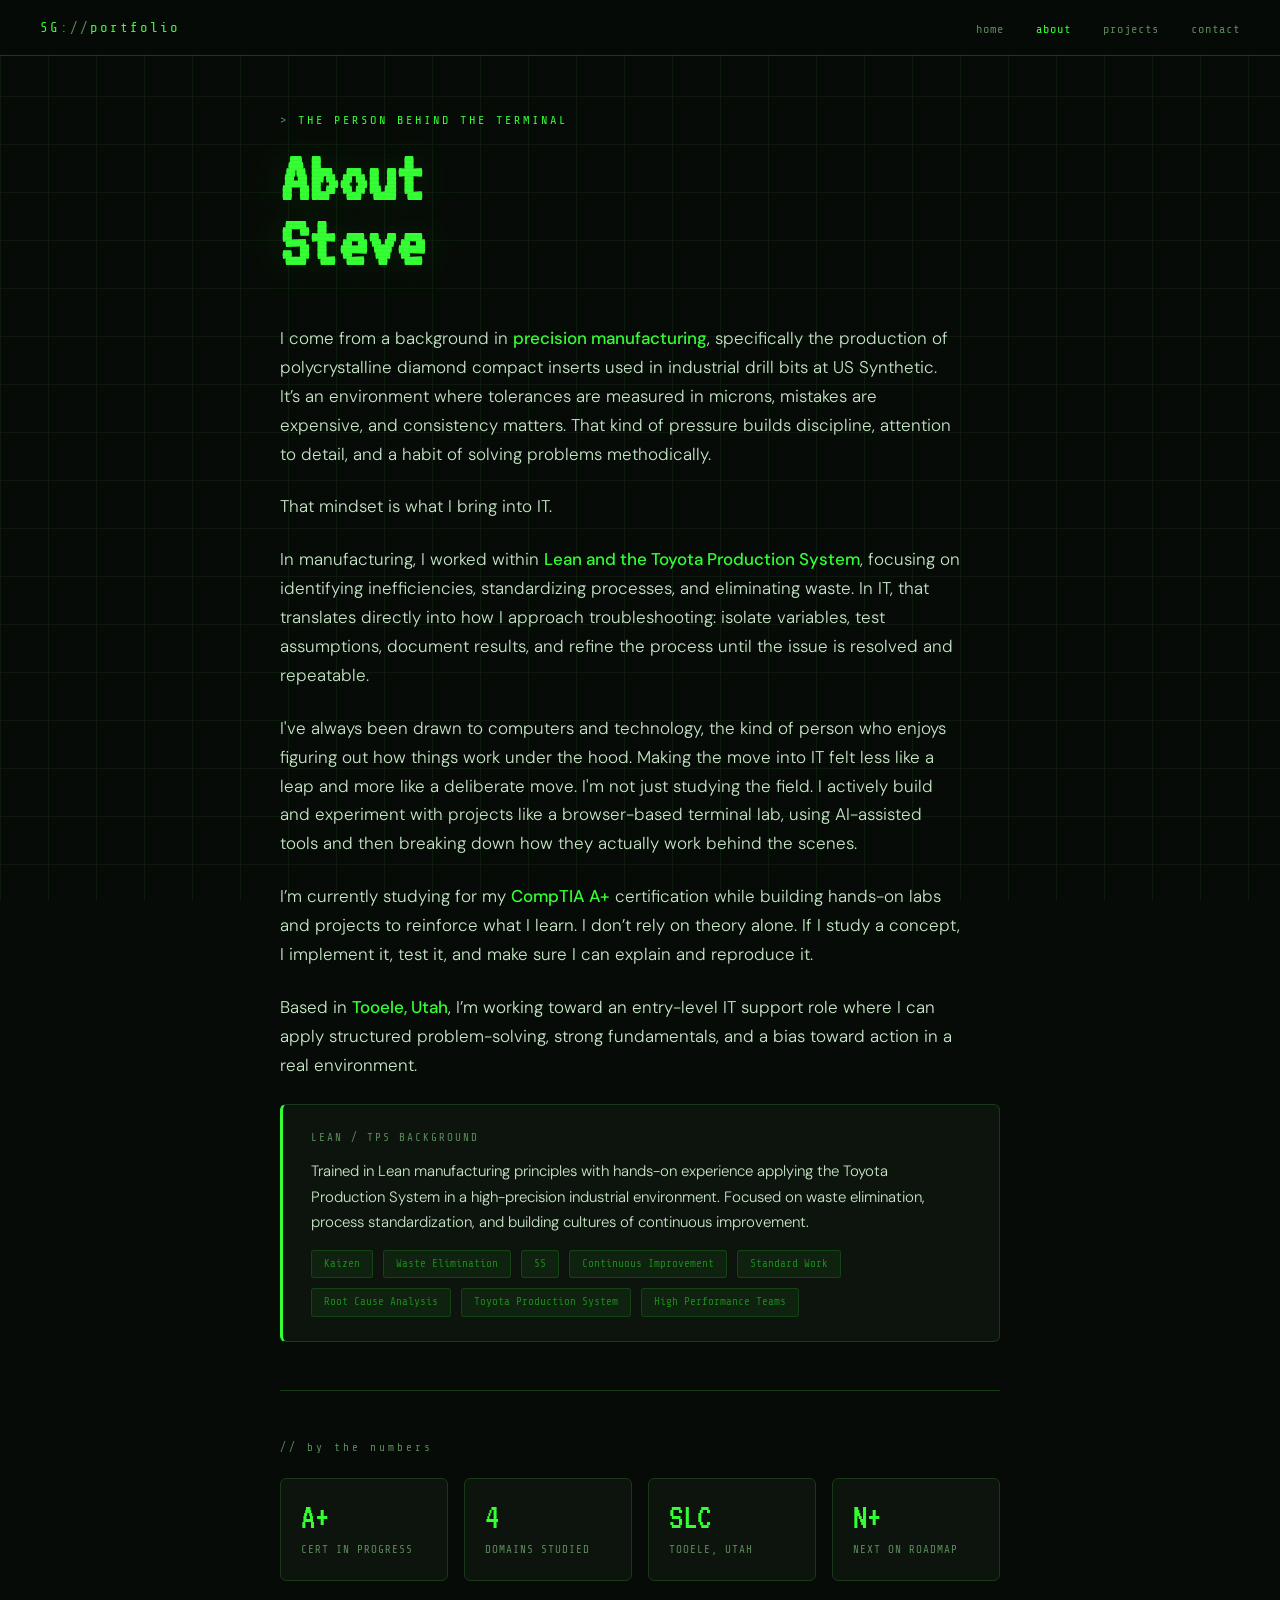
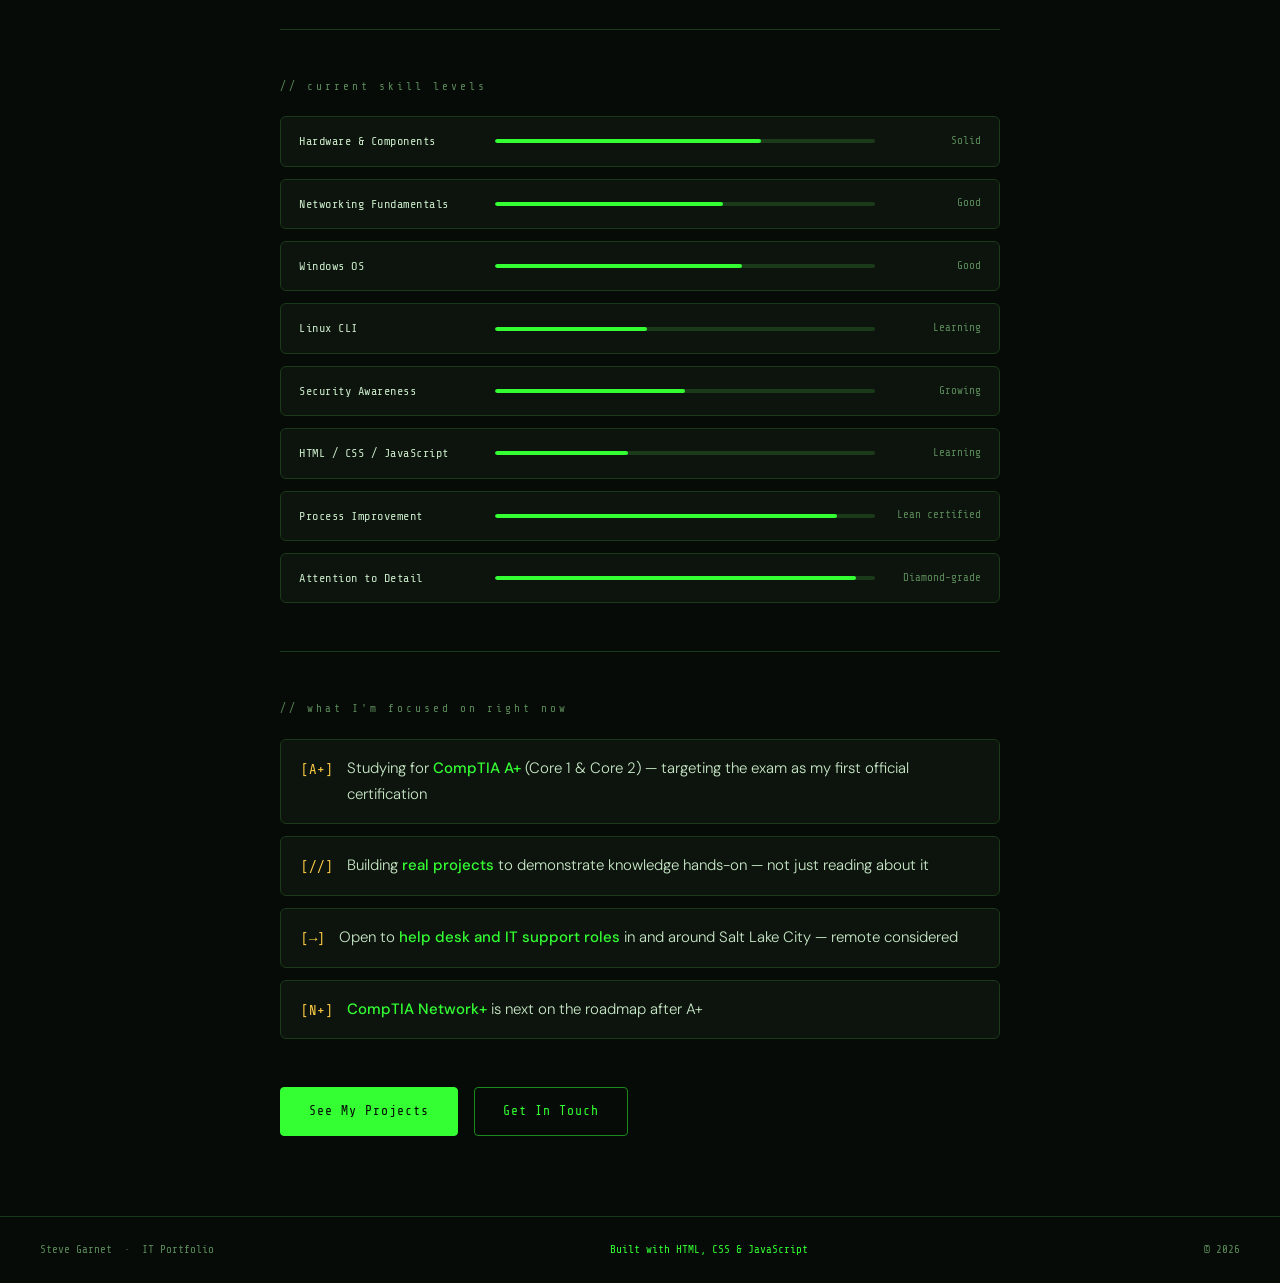
==== about.html @ 344ceea2 "Revise personal story in about.html Updated the narrative to improve clarity and flow." ====
<!DOCTYPE html>
<html lang="en">
<head>
  <meta charset="UTF-8">
  <meta name="viewport" content="width=device-width, initial-scale=1.0">
  <title>About — Steve Garnet</title>
  <link rel="preconnect" href="https://fonts.googleapis.com">
  <link href="https://fonts.googleapis.com/css2?family=Share+Tech+Mono&family=VT323&family=DM+Sans:wght@300;400;500&display=swap" rel="stylesheet">
  <style>
    :root {
      --green:      #33ff33;
      --green-dim:  #1a8a1a;
      --bg:         #070b07;
      --bg2:        #0d140d;
      --bg3:        #111a11;
      --text:       #c8e8c8;
      --text-dim:   #5a8a5a;
      --border:     #1a3a1a;
      --amber:      #ffcc44;
    }

    *, *::before, *::after { box-sizing: border-box; margin: 0; padding: 0; }
    html { scroll-behavior: smooth; }

    body {
      background: var(--bg);
      color: var(--text);
      font-family: 'DM Sans', sans-serif;
      font-weight: 300;
      line-height: 1.7;
      overflow-x: hidden;
    }

    body::before {
      content: '';
      position: fixed;
      inset: 0;
      background: repeating-linear-gradient(
        0deg, transparent, transparent 3px,
        rgba(0,0,0,0.04) 3px, rgba(0,0,0,0.04) 4px
      );
      pointer-events: none;
      z-index: 1000;
    }

    body::after {
      content: '';
      position: fixed;
      inset: 0;
      background-image:
        linear-gradient(var(--border) 1px, transparent 1px),
        linear-gradient(90deg, var(--border) 1px, transparent 1px);
      background-size: 48px 48px;
      opacity: 0.35;
      pointer-events: none;
      z-index: 0;
    }

    nav {
      position: fixed;
      top: 0; left: 0; right: 0;
      z-index: 100;
      background: rgba(7,11,7,0.92);
      backdrop-filter: blur(8px);
      border-bottom: 1px solid var(--border);
      padding: 0 40px;
      height: 56px;
      display: flex;
      align-items: center;
      justify-content: space-between;
    }

    .nav-brand {
      font-family: 'Share Tech Mono', monospace;
      font-size: 14px;
      color: var(--green);
      letter-spacing: 2px;
      text-decoration: none;
    }
    .nav-brand span { color: var(--text-dim); }

    .nav-links { display: flex; gap: 32px; list-style: none; }
    .nav-links a {
      font-family: 'Share Tech Mono', monospace;
      font-size: 12px;
      color: var(--text-dim);
      text-decoration: none;
      letter-spacing: 1px;
      transition: color 0.2s;
    }
    .nav-links a:hover { color: var(--green); }
    .nav-links a.active { color: var(--green); }

    .page {
      position: relative;
      z-index: 1;
      max-width: 800px;
      margin: 0 auto;
      padding: 110px 40px 80px;
    }

    .page-eyebrow {
      font-family: 'Share Tech Mono', monospace;
      font-size: 12px;
      color: var(--green);
      letter-spacing: 3px;
      margin-bottom: 16px;
      opacity: 0;
      animation: fadeUp 0.6s ease forwards 0.2s;
    }
    .page-eyebrow::before { content: '> '; color: var(--text-dim); }

    .page-title {
      font-family: 'VT323', monospace;
      font-size: 72px;
      color: var(--green);
      line-height: 0.9;
      margin-bottom: 48px;
      opacity: 0;
      animation: fadeUp 0.6s ease forwards 0.4s;
      text-shadow: 0 0 40px rgba(51,255,51,0.15);
    }

    .story {
      opacity: 0;
      animation: fadeUp 0.6s ease forwards 0.6s;
    }

    .story p {
      font-size: 17px;
      color: var(--text);
      margin-bottom: 24px;
      font-weight: 300;
      max-width: 680px;
    }

    .story p strong { color: var(--green); font-weight: 500; }
    .story p em { color: var(--amber); font-style: normal; }

    .divider {
      border: none;
      border-top: 1px solid var(--border);
      margin: 48px 0;
    }

    /* LEAN PRINCIPLES BLOCK */
    .lean-block {
      background: var(--bg2);
      border: 1px solid var(--border);
      border-left: 3px solid var(--green);
      border-radius: 6px;
      padding: 24px 28px;
      margin-bottom: 24px;
    }

    .lean-block-label {
      font-family: 'Share Tech Mono', monospace;
      font-size: 11px;
      color: var(--text-dim);
      letter-spacing: 2px;
      margin-bottom: 12px;
    }

    .lean-tags {
      display: flex;
      flex-wrap: wrap;
      gap: 10px;
      margin-top: 14px;
    }

    .lean-tag {
      font-family: 'Share Tech Mono', monospace;
      font-size: 11px;
      padding: 4px 12px;
      background: rgba(51,255,51,0.06);
      color: var(--green-dim);
      border: 1px solid rgba(51,255,51,0.15);
      border-radius: 3px;
    }

    .stats {
      display: grid;
      grid-template-columns: repeat(auto-fit, minmax(160px, 1fr));
      gap: 16px;
      margin-bottom: 48px;
    }

    .stat-card {
      background: var(--bg2);
      border: 1px solid var(--border);
      border-radius: 6px;
      padding: 20px;
    }

    .stat-value {
      font-family: 'VT323', monospace;
      font-size: 36px;
      color: var(--green);
      line-height: 1;
      margin-bottom: 6px;
    }

    .stat-label {
      font-family: 'Share Tech Mono', monospace;
      font-size: 11px;
      color: var(--text-dim);
      letter-spacing: 1px;
    }

    .section-label {
      font-family: 'Share Tech Mono', monospace;
      font-size: 11px;
      color: var(--text-dim);
      letter-spacing: 3px;
      margin-bottom: 20px;
    }
    .section-label::before { content: '// '; }

    .skill-rows { display: flex; flex-direction: column; gap: 12px; margin-bottom: 48px; }

    .skill-row {
      display: flex;
      align-items: center;
      gap: 16px;
      background: var(--bg2);
      border: 1px solid var(--border);
      border-radius: 6px;
      padding: 14px 18px;
    }

    .skill-row-name {
      font-family: 'Share Tech Mono', monospace;
      font-size: 12px;
      color: var(--text);
      min-width: 180px;
      letter-spacing: 0.5px;
    }

    .skill-row-bar {
      flex: 1;
      height: 4px;
      background: var(--border);
      border-radius: 2px;
      overflow: hidden;
    }

    .skill-row-fill {
      height: 100%;
      border-radius: 2px;
      background: var(--green);
      width: 0;
      transition: width 1.2s ease;
    }

    .skill-row-label {
      font-family: 'Share Tech Mono', monospace;
      font-size: 11px;
      color: var(--text-dim);
      min-width: 90px;
      text-align: right;
    }

    .current-list { display: flex; flex-direction: column; gap: 12px; }

    .current-item {
      display: flex;
      align-items: flex-start;
      gap: 14px;
      background: var(--bg2);
      border: 1px solid var(--border);
      border-radius: 6px;
      padding: 16px 20px;
    }

    .current-icon {
      font-family: 'Share Tech Mono', monospace;
      font-size: 14px;
      color: var(--amber);
      flex-shrink: 0;
      margin-top: 2px;
    }

    .current-text { font-size: 15px; color: var(--text); }
    .current-text strong { color: var(--green); font-weight: 500; }

    .cta-row {
      display: flex;
      gap: 16px;
      flex-wrap: wrap;
      margin-top: 48px;
    }

    .btn {
      font-family: 'Share Tech Mono', monospace;
      font-size: 13px;
      letter-spacing: 1px;
      padding: 12px 28px;
      border-radius: 4px;
      text-decoration: none;
      transition: all 0.2s;
    }

    .btn-primary {
      background: var(--green);
      color: #050b05;
      border: 1px solid var(--green);
      font-weight: 500;
    }
    .btn-primary:hover { background: transparent; color: var(--green); }

    .btn-secondary {
      background: transparent;
      color: var(--green);
      border: 1px solid var(--green-dim);
    }
    .btn-secondary:hover { border-color: var(--green); background: rgba(51,255,51,0.05); }

    footer {
      position: relative;
      z-index: 1;
      border-top: 1px solid var(--border);
      padding: 24px 40px;
      display: flex;
      justify-content: space-between;
      align-items: center;
      font-family: 'Share Tech Mono', monospace;
      font-size: 11px;
      color: var(--text-dim);
    }

    @keyframes fadeUp {
      from { opacity: 0; transform: translateY(20px); }
      to   { opacity: 1; transform: translateY(0); }
    }

    .reveal {
      opacity: 0;
      transform: translateY(24px);
      transition: opacity 0.6s ease, transform 0.6s ease;
    }
    .reveal.visible { opacity: 1; transform: translateY(0); }

    @media (max-width: 600px) {
      nav { padding: 0 20px; }
      .nav-links { gap: 20px; }
      .page { padding: 90px 20px 60px; }
      .page-title { font-size: 52px; }
      footer { flex-direction: column; gap: 8px; text-align: center; }
      .skill-row-name { min-width: 120px; }
    }
  </style>
</head>
<body>

  <nav>
    <a href="index.html" class="nav-brand">SG<span>://</span>portfolio</a>
    <ul class="nav-links">
      <li><a href="index.html">home</a></li>
      <li><a href="about.html" class="active">about</a></li>
      <li><a href="index.html#projects">projects</a></li>
      <li><a href="index.html#contact">contact</a></li>
    </ul>
  </nav>

  <div class="page">

    <div class="page-eyebrow">THE PERSON BEHIND THE TERMINAL</div>
    <h1 class="page-title">About<br>Steve</h1>

<div class="story">
  <p>
    I come from a background in <strong>precision manufacturing</strong>, specifically the
    production of polycrystalline diamond compact inserts used in industrial drill bits at
    US Synthetic. It’s an environment where tolerances are measured in microns, mistakes are
    expensive, and consistency matters. That kind of pressure builds discipline, attention to
    detail, and a habit of solving problems methodically.
  </p>

  <p>
    That mindset is what I bring into IT.
  </p>

  <p>
    In manufacturing, I worked within <strong>Lean and the Toyota Production System</strong>,
    focusing on identifying inefficiencies, standardizing processes, and eliminating waste.
    In IT, that translates directly into how I approach troubleshooting: isolate variables,
    test assumptions, document results, and refine the process until the issue is resolved
    and repeatable.
  </p>

  <p>
    I've always been drawn to computers and technology, the kind of person who enjoys
    figuring out how things work under the hood. Making the move into IT felt less like a
    leap and more like a deliberate move. I'm not just studying the field. I actively build
    and experiment with projects like a browser-based terminal lab, using AI-assisted tools
    and then breaking down how they actually work behind the scenes.
  </p>

  <p>
    I’m currently studying for my <strong>CompTIA A+</strong> certification while building
    hands-on labs and projects to reinforce what I learn. I don’t rely on theory alone. If I
    study a concept, I implement it, test it, and make sure I can explain and reproduce it.
  </p>

  <p>
    Based in <strong>Tooele, Utah</strong>, I’m working toward an entry-level IT support role
    where I can apply structured problem-solving, strong fundamentals, and a bias toward
    action in a real environment.
  </p>
</div>

    <!-- LEAN BLOCK -->
    <div class="lean-block reveal">
      <div class="lean-block-label">LEAN / TPS BACKGROUND</div>
      <p style="font-size:15px;color:var(--text);max-width:620px;">
        Trained in Lean manufacturing principles with hands-on experience applying the Toyota
        Production System in a high-precision industrial environment. Focused on waste elimination,
        process standardization, and building cultures of continuous improvement.
      </p>
      <div class="lean-tags">
        <span class="lean-tag">Kaizen</span>
        <span class="lean-tag">Waste Elimination</span>
        <span class="lean-tag">5S</span>
        <span class="lean-tag">Continuous Improvement</span>
        <span class="lean-tag">Standard Work</span>
        <span class="lean-tag">Root Cause Analysis</span>
        <span class="lean-tag">Toyota Production System</span>
        <span class="lean-tag">High Performance Teams</span>
      </div>
    </div>

    <hr class="divider reveal">

    <div class="section-label reveal">by the numbers</div>
    <div class="stats reveal">
      <div class="stat-card">
        <div class="stat-value">A+</div>
        <div class="stat-label">CERT IN PROGRESS</div>
      </div>
      <div class="stat-card">
        <div class="stat-value">4</div>
        <div class="stat-label">DOMAINS STUDIED</div>
      </div>
      <div class="stat-card">
        <div class="stat-value">SLC</div>
        <div class="stat-label">TOOELE, UTAH</div>
      </div>
      <div class="stat-card">
        <div class="stat-value">N+</div>
        <div class="stat-label">NEXT ON ROADMAP</div>
      </div>
    </div>

    <hr class="divider reveal">

    <div class="section-label reveal">current skill levels</div>
    <div class="skill-rows reveal">
      <div class="skill-row">
        <div class="skill-row-name">Hardware & Components</div>
        <div class="skill-row-bar"><div class="skill-row-fill" data-width="70"></div></div>
        <div class="skill-row-label">Solid</div>
      </div>
      <div class="skill-row">
        <div class="skill-row-name">Networking Fundamentals</div>
        <div class="skill-row-bar"><div class="skill-row-fill" data-width="60"></div></div>
        <div class="skill-row-label">Good</div>
      </div>
      <div class="skill-row">
        <div class="skill-row-name">Windows OS</div>
        <div class="skill-row-bar"><div class="skill-row-fill" data-width="65"></div></div>
        <div class="skill-row-label">Good</div>
      </div>
      <div class="skill-row">
        <div class="skill-row-name">Linux CLI</div>
        <div class="skill-row-bar"><div class="skill-row-fill" data-width="40"></div></div>
        <div class="skill-row-label">Learning</div>
      </div>
      <div class="skill-row">
        <div class="skill-row-name">Security Awareness</div>
        <div class="skill-row-bar"><div class="skill-row-fill" data-width="50"></div></div>
        <div class="skill-row-label">Growing</div>
      </div>
      <div class="skill-row">
        <div class="skill-row-name">HTML / CSS / JavaScript</div>
        <div class="skill-row-bar"><div class="skill-row-fill" data-width="35"></div></div>
        <div class="skill-row-label">Learning</div>
      </div>
      <div class="skill-row">
        <div class="skill-row-name">Process Improvement</div>
        <div class="skill-row-bar"><div class="skill-row-fill" data-width="90"></div></div>
        <div class="skill-row-label">Lean certified</div>
      </div>
      <div class="skill-row">
        <div class="skill-row-name">Attention to Detail</div>
        <div class="skill-row-bar"><div class="skill-row-fill" data-width="95"></div></div>
        <div class="skill-row-label">Diamond-grade</div>
      </div>
    </div>

    <hr class="divider reveal">

    <div class="section-label reveal">what I'm focused on right now</div>
    <div class="current-list reveal">
      <div class="current-item">
        <div class="current-icon">[A+]</div>
        <div class="current-text">Studying for <strong>CompTIA A+</strong> (Core 1 & Core 2) — targeting the exam as my first official certification</div>
      </div>
      <div class="current-item">
        <div class="current-icon">[//]</div>
        <div class="current-text">Building <strong>real projects</strong> to demonstrate knowledge hands-on — not just reading about it</div>
      </div>
      <div class="current-item">
        <div class="current-icon">[→]</div>
        <div class="current-text">Open to <strong>help desk and IT support roles</strong> in and around Salt Lake City — remote considered</div>
      </div>
      <div class="current-item">
        <div class="current-icon">[N+]</div>
        <div class="current-text"><strong>CompTIA Network+</strong> is next on the roadmap after A+</div>
      </div>
    </div>

    <div class="cta-row reveal">
      <a href="index.html#projects" class="btn btn-primary">See My Projects</a>
      <a href="mailto:stevegarnet@outlook.com" class="btn btn-secondary">Get In Touch</a>
    </div>

  </div>

  <footer>
    <span>Steve Garnet &nbsp;·&nbsp; IT Portfolio</span>
    <span style="color:var(--green)">Built with HTML, CSS &amp; JavaScript</span>
    <span>© 2026</span>
  </footer>

  <script>
    const observer = new IntersectionObserver(entries => {
      entries.forEach(e => {
        if (e.isIntersecting) {
          e.target.classList.add('visible');
          observer.unobserve(e.target);
          e.target.querySelectorAll('.skill-row-fill').forEach(bar => {
            bar.style.width = bar.dataset.width + '%';
          });
        }
      });
    }, { threshold: 0.1 });

    document.querySelectorAll('.reveal').forEach(el => observer.observe(el));
  </script>
</body>
</html>
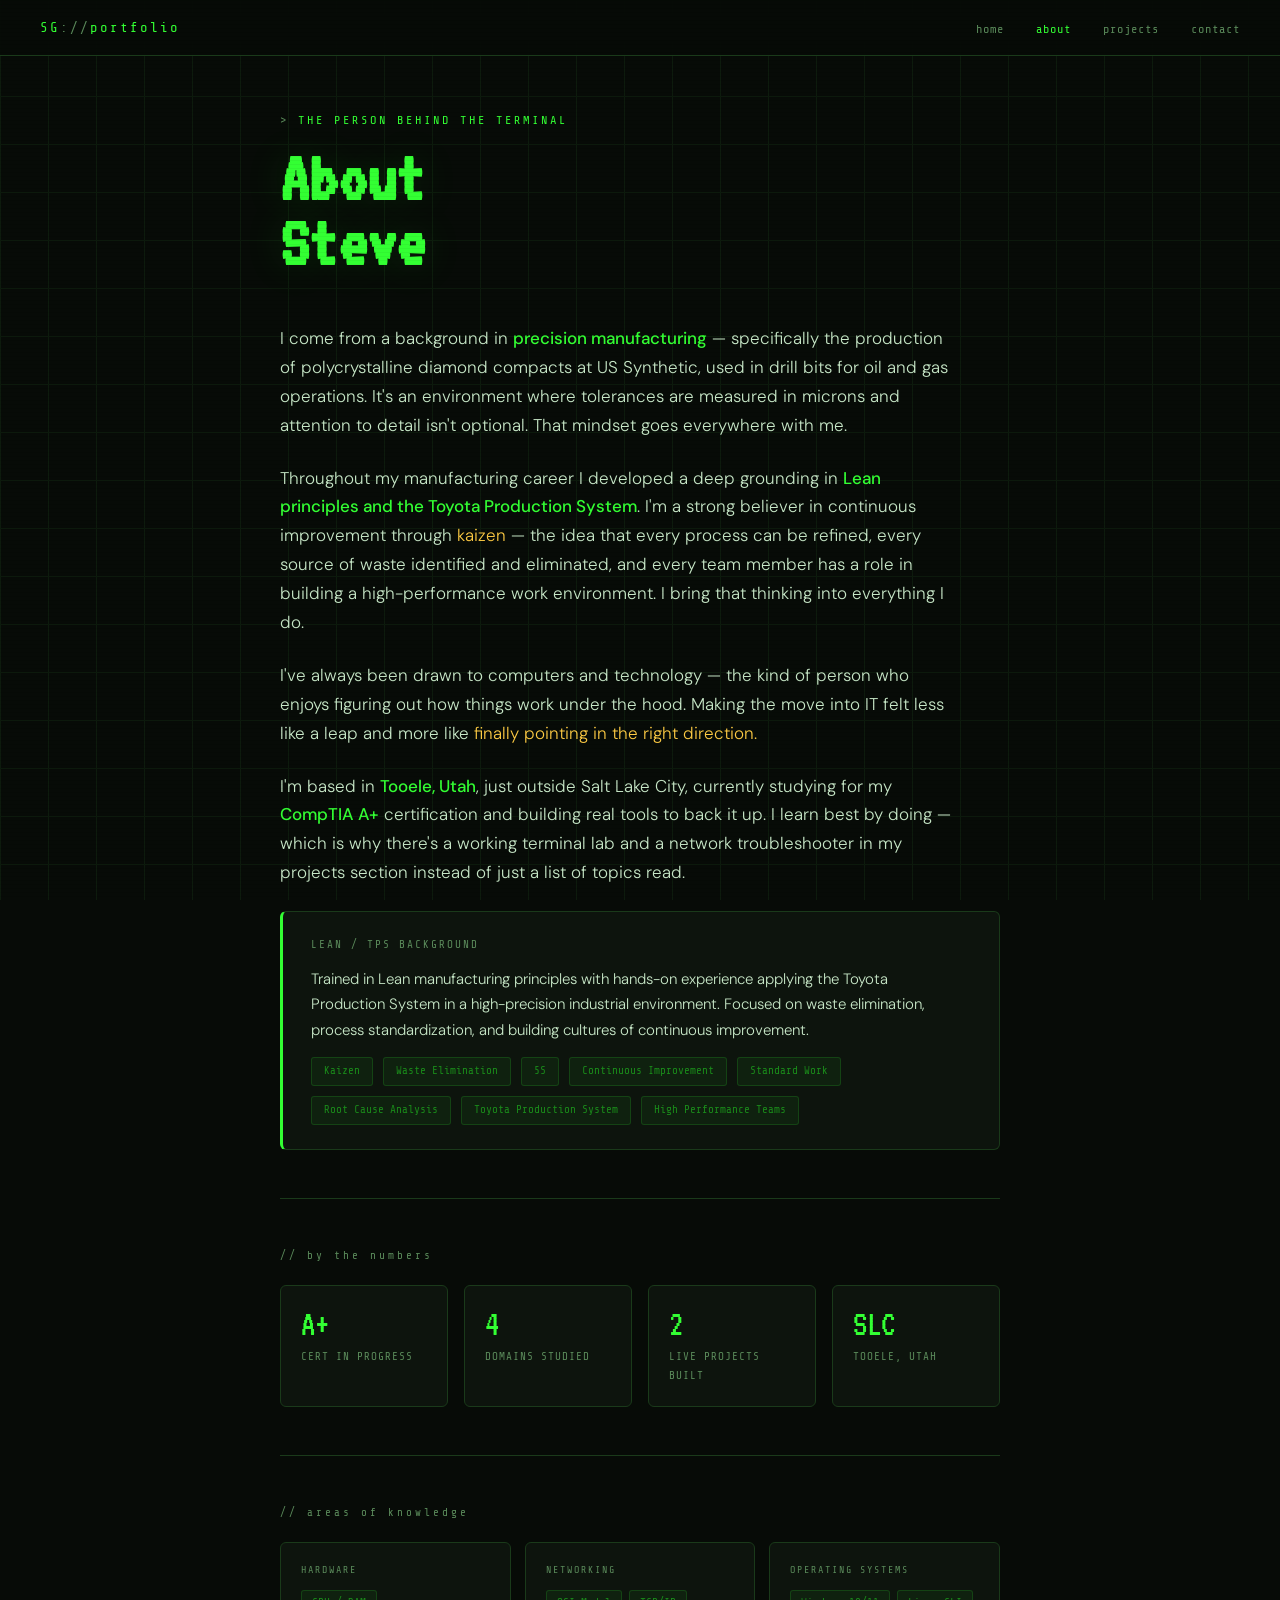
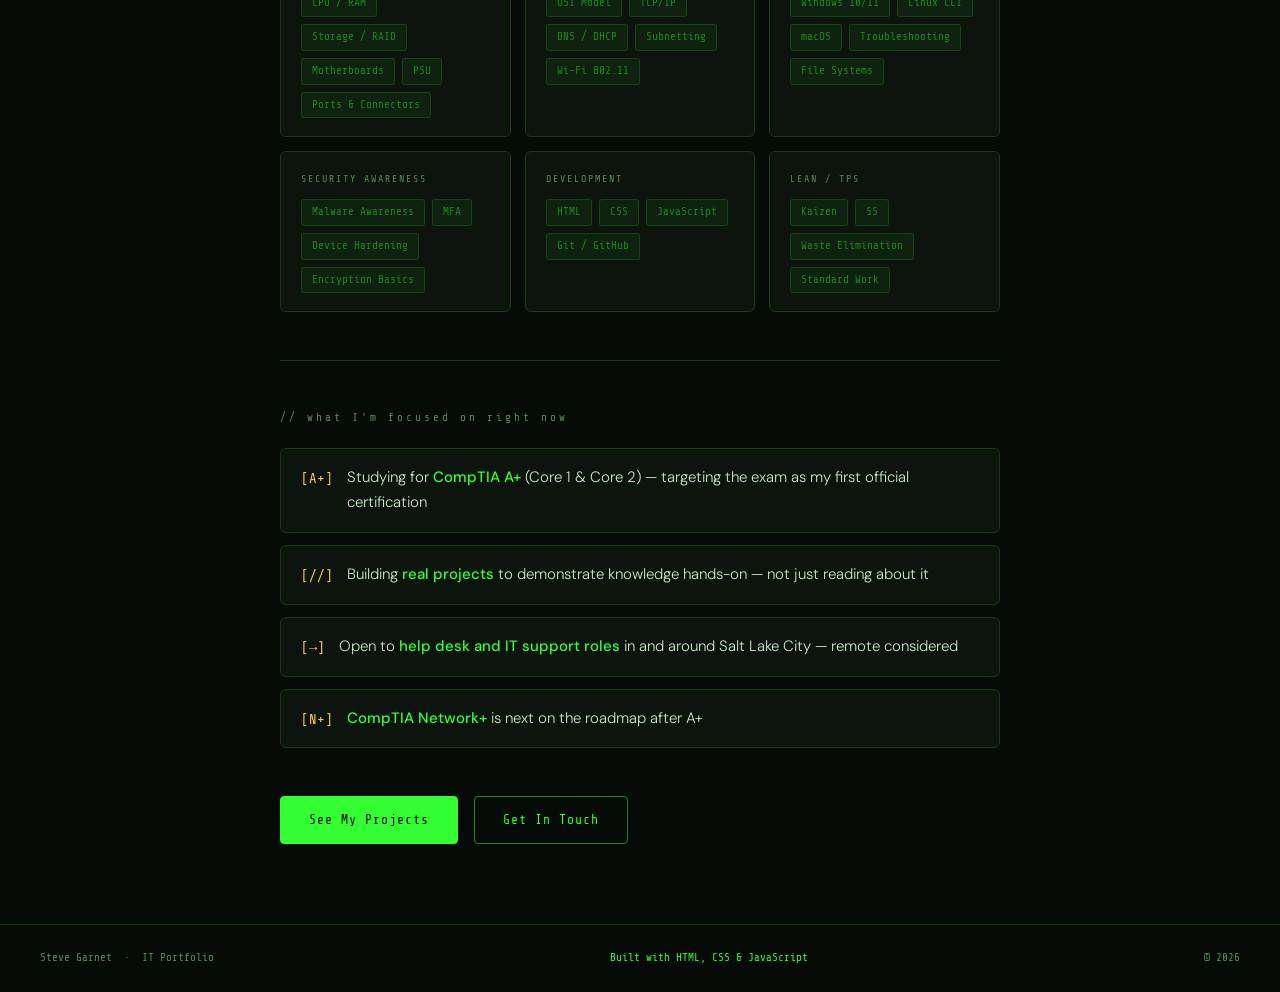
==== commit 624fd710: "Add files via upload" ====
--- a/about.html
+++ b/about.html
@@ -70,24 +70,10 @@
       justify-content: space-between;
     }
 
-    .nav-brand {
-      font-family: 'Share Tech Mono', monospace;
-      font-size: 14px;
-      color: var(--green);
-      letter-spacing: 2px;
-      text-decoration: none;
-    }
+    .nav-brand { font-family: 'Share Tech Mono', monospace; font-size: 14px; color: var(--green); letter-spacing: 2px; text-decoration: none; }
     .nav-brand span { color: var(--text-dim); }
-
     .nav-links { display: flex; gap: 32px; list-style: none; }
-    .nav-links a {
-      font-family: 'Share Tech Mono', monospace;
-      font-size: 12px;
-      color: var(--text-dim);
-      text-decoration: none;
-      letter-spacing: 1px;
-      transition: color 0.2s;
-    }
+    .nav-links a { font-family: 'Share Tech Mono', monospace; font-size: 12px; color: var(--text-dim); text-decoration: none; letter-spacing: 1px; transition: color 0.2s; }
     .nav-links a:hover { color: var(--green); }
     .nav-links a.active { color: var(--green); }
 
@@ -99,51 +85,20 @@
       padding: 110px 40px 80px;
     }
 
-    .page-eyebrow {
-      font-family: 'Share Tech Mono', monospace;
-      font-size: 12px;
-      color: var(--green);
-      letter-spacing: 3px;
-      margin-bottom: 16px;
-      opacity: 0;
-      animation: fadeUp 0.6s ease forwards 0.2s;
-    }
+    .page-eyebrow { font-family: 'Share Tech Mono', monospace; font-size: 12px; color: var(--green); letter-spacing: 3px; margin-bottom: 16px; opacity: 0; animation: fadeUp 0.6s ease forwards 0.2s; }
     .page-eyebrow::before { content: '> '; color: var(--text-dim); }
 
-    .page-title {
-      font-family: 'VT323', monospace;
-      font-size: 72px;
-      color: var(--green);
-      line-height: 0.9;
-      margin-bottom: 48px;
-      opacity: 0;
-      animation: fadeUp 0.6s ease forwards 0.4s;
-      text-shadow: 0 0 40px rgba(51,255,51,0.15);
-    }
-
-    .story {
-      opacity: 0;
-      animation: fadeUp 0.6s ease forwards 0.6s;
-    }
-
-    .story p {
-      font-size: 17px;
-      color: var(--text);
-      margin-bottom: 24px;
-      font-weight: 300;
-      max-width: 680px;
-    }
-
+    .page-title { font-family: 'VT323', monospace; font-size: 72px; color: var(--green); line-height: 0.9; margin-bottom: 48px; opacity: 0; animation: fadeUp 0.6s ease forwards 0.4s; text-shadow: 0 0 40px rgba(51,255,51,0.15); }
+
+    .story { opacity: 0; animation: fadeUp 0.6s ease forwards 0.6s; }
+
+    .story p { font-size: 17px; color: var(--text); margin-bottom: 24px; font-weight: 300; max-width: 680px; }
     .story p strong { color: var(--green); font-weight: 500; }
     .story p em { color: var(--amber); font-style: normal; }
 
-    .divider {
-      border: none;
-      border-top: 1px solid var(--border);
-      margin: 48px 0;
-    }
-
-    /* LEAN PRINCIPLES BLOCK */
+    .divider { border: none; border-top: 1px solid var(--border); margin: 48px 0; }
+
+    /* LEAN BLOCK */
     .lean-block {
       background: var(--bg2);
       border: 1px solid var(--border);
@@ -153,191 +108,59 @@
       margin-bottom: 24px;
     }
 
-    .lean-block-label {
-      font-family: 'Share Tech Mono', monospace;
-      font-size: 11px;
-      color: var(--text-dim);
-      letter-spacing: 2px;
-      margin-bottom: 12px;
-    }
-
-    .lean-tags {
-      display: flex;
-      flex-wrap: wrap;
-      gap: 10px;
-      margin-top: 14px;
-    }
-
-    .lean-tag {
-      font-family: 'Share Tech Mono', monospace;
-      font-size: 11px;
-      padding: 4px 12px;
-      background: rgba(51,255,51,0.06);
-      color: var(--green-dim);
-      border: 1px solid rgba(51,255,51,0.15);
-      border-radius: 3px;
-    }
-
-    .stats {
-      display: grid;
-      grid-template-columns: repeat(auto-fit, minmax(160px, 1fr));
-      gap: 16px;
-      margin-bottom: 48px;
-    }
-
-    .stat-card {
-      background: var(--bg2);
-      border: 1px solid var(--border);
-      border-radius: 6px;
-      padding: 20px;
-    }
-
-    .stat-value {
-      font-family: 'VT323', monospace;
-      font-size: 36px;
-      color: var(--green);
-      line-height: 1;
-      margin-bottom: 6px;
-    }
-
-    .stat-label {
-      font-family: 'Share Tech Mono', monospace;
-      font-size: 11px;
-      color: var(--text-dim);
-      letter-spacing: 1px;
-    }
-
-    .section-label {
-      font-family: 'Share Tech Mono', monospace;
-      font-size: 11px;
-      color: var(--text-dim);
-      letter-spacing: 3px;
-      margin-bottom: 20px;
-    }
+    .lean-block-label { font-family: 'Share Tech Mono', monospace; font-size: 11px; color: var(--text-dim); letter-spacing: 2px; margin-bottom: 12px; }
+
+    .lean-tags { display: flex; flex-wrap: wrap; gap: 10px; margin-top: 14px; }
+
+    .lean-tag { font-family: 'Share Tech Mono', monospace; font-size: 11px; padding: 4px 12px; background: rgba(51,255,51,0.06); color: var(--green-dim); border: 1px solid rgba(51,255,51,0.15); border-radius: 3px; }
+
+    /* STATS */
+    .stats { display: grid; grid-template-columns: repeat(auto-fit, minmax(160px, 1fr)); gap: 16px; margin-bottom: 48px; }
+
+    .stat-card { background: var(--bg2); border: 1px solid var(--border); border-radius: 6px; padding: 20px; }
+
+    .stat-value { font-family: 'VT323', monospace; font-size: 36px; color: var(--green); line-height: 1; margin-bottom: 6px; }
+
+    .stat-label { font-family: 'Share Tech Mono', monospace; font-size: 11px; color: var(--text-dim); letter-spacing: 1px; }
+
+    .section-label { font-family: 'Share Tech Mono', monospace; font-size: 11px; color: var(--text-dim); letter-spacing: 3px; margin-bottom: 20px; }
     .section-label::before { content: '// '; }
 
-    .skill-rows { display: flex; flex-direction: column; gap: 12px; margin-bottom: 48px; }
-
-    .skill-row {
-      display: flex;
-      align-items: center;
-      gap: 16px;
-      background: var(--bg2);
-      border: 1px solid var(--border);
-      border-radius: 6px;
-      padding: 14px 18px;
-    }
-
-    .skill-row-name {
-      font-family: 'Share Tech Mono', monospace;
-      font-size: 12px;
-      color: var(--text);
-      min-width: 180px;
-      letter-spacing: 0.5px;
-    }
-
-    .skill-row-bar {
-      flex: 1;
-      height: 4px;
-      background: var(--border);
-      border-radius: 2px;
-      overflow: hidden;
-    }
-
-    .skill-row-fill {
-      height: 100%;
-      border-radius: 2px;
-      background: var(--green);
-      width: 0;
-      transition: width 1.2s ease;
-    }
-
-    .skill-row-label {
-      font-family: 'Share Tech Mono', monospace;
-      font-size: 11px;
-      color: var(--text-dim);
-      min-width: 90px;
-      text-align: right;
-    }
-
+    /* SKILL GROUPS */
+    .skill-groups { display: grid; grid-template-columns: repeat(auto-fit, minmax(220px, 1fr)); gap: 14px; margin-bottom: 48px; }
+
+    .skill-group { background: var(--bg2); border: 1px solid var(--border); border-radius: 6px; padding: 18px 20px; }
+
+    .skill-group-label { font-family: 'Share Tech Mono', monospace; font-size: 10px; color: var(--text-dim); letter-spacing: 2px; margin-bottom: 12px; }
+
+    .skill-group-tags { display: flex; flex-wrap: wrap; gap: 7px; }
+
+    .skill-tag { font-family: 'Share Tech Mono', monospace; font-size: 11px; padding: 3px 10px; background: rgba(51,255,51,0.06); color: var(--green-dim); border: 1px solid rgba(51,255,51,0.15); border-radius: 3px; }
+
+    /* CURRENT LIST */
     .current-list { display: flex; flex-direction: column; gap: 12px; }
 
-    .current-item {
-      display: flex;
-      align-items: flex-start;
-      gap: 14px;
-      background: var(--bg2);
-      border: 1px solid var(--border);
-      border-radius: 6px;
-      padding: 16px 20px;
-    }
-
-    .current-icon {
-      font-family: 'Share Tech Mono', monospace;
-      font-size: 14px;
-      color: var(--amber);
-      flex-shrink: 0;
-      margin-top: 2px;
-    }
+    .current-item { display: flex; align-items: flex-start; gap: 14px; background: var(--bg2); border: 1px solid var(--border); border-radius: 6px; padding: 16px 20px; }
+
+    .current-icon { font-family: 'Share Tech Mono', monospace; font-size: 14px; color: var(--amber); flex-shrink: 0; margin-top: 2px; }
 
     .current-text { font-size: 15px; color: var(--text); }
     .current-text strong { color: var(--green); font-weight: 500; }
 
-    .cta-row {
-      display: flex;
-      gap: 16px;
-      flex-wrap: wrap;
-      margin-top: 48px;
-    }
-
-    .btn {
-      font-family: 'Share Tech Mono', monospace;
-      font-size: 13px;
-      letter-spacing: 1px;
-      padding: 12px 28px;
-      border-radius: 4px;
-      text-decoration: none;
-      transition: all 0.2s;
-    }
-
-    .btn-primary {
-      background: var(--green);
-      color: #050b05;
-      border: 1px solid var(--green);
-      font-weight: 500;
-    }
+    /* CTA */
+    .cta-row { display: flex; gap: 16px; flex-wrap: wrap; margin-top: 48px; }
+
+    .btn { font-family: 'Share Tech Mono', monospace; font-size: 13px; letter-spacing: 1px; padding: 12px 28px; border-radius: 4px; text-decoration: none; transition: all 0.2s; }
+    .btn-primary { background: var(--green); color: #050b05; border: 1px solid var(--green); font-weight: 500; }
     .btn-primary:hover { background: transparent; color: var(--green); }
-
-    .btn-secondary {
-      background: transparent;
-      color: var(--green);
-      border: 1px solid var(--green-dim);
-    }
+    .btn-secondary { background: transparent; color: var(--green); border: 1px solid var(--green-dim); }
     .btn-secondary:hover { border-color: var(--green); background: rgba(51,255,51,0.05); }
 
-    footer {
-      position: relative;
-      z-index: 1;
-      border-top: 1px solid var(--border);
-      padding: 24px 40px;
-      display: flex;
-      justify-content: space-between;
-      align-items: center;
-      font-family: 'Share Tech Mono', monospace;
-      font-size: 11px;
-      color: var(--text-dim);
-    }
-
-    @keyframes fadeUp {
-      from { opacity: 0; transform: translateY(20px); }
-      to   { opacity: 1; transform: translateY(0); }
-    }
-
-    .reveal {
-      opacity: 0;
-      transform: translateY(24px);
-      transition: opacity 0.6s ease, transform 0.6s ease;
-    }
+    footer { position: relative; z-index: 1; border-top: 1px solid var(--border); padding: 24px 40px; display: flex; justify-content: space-between; align-items: center; font-family: 'Share Tech Mono', monospace; font-size: 11px; color: var(--text-dim); }
+
+    @keyframes fadeUp { from { opacity: 0; transform: translateY(20px); } to { opacity: 1; transform: translateY(0); } }
+
+    .reveal { opacity: 0; transform: translateY(24px); transition: opacity 0.6s ease, transform 0.6s ease; }
     .reveal.visible { opacity: 1; transform: translateY(0); }
 
     @media (max-width: 600px) {
@@ -346,7 +169,6 @@
       .page { padding: 90px 20px 60px; }
       .page-title { font-size: 52px; }
       footer { flex-direction: column; gap: 8px; text-align: center; }
-      .skill-row-name { min-width: 120px; }
     }
   </style>
 </head>
@@ -357,7 +179,7 @@
     <ul class="nav-links">
       <li><a href="index.html">home</a></li>
       <li><a href="about.html" class="active">about</a></li>
-      <li><a href="index.html#projects">projects</a></li>
+      <li><a href="projects.html">projects</a></li>
       <li><a href="index.html#contact">contact</a></li>
     </ul>
   </nav>
@@ -367,47 +189,33 @@
     <div class="page-eyebrow">THE PERSON BEHIND THE TERMINAL</div>
     <h1 class="page-title">About<br>Steve</h1>
 
-<div class="story">
-  <p>
-    I come from a background in <strong>precision manufacturing</strong>, specifically the
-    production of polycrystalline diamond compact inserts used in industrial drill bits at
-    US Synthetic. It’s an environment where tolerances are measured in microns, mistakes are
-    expensive, and consistency matters. That kind of pressure builds discipline, attention to
-    detail, and a habit of solving problems methodically.
-  </p>
-
-  <p>
-    That mindset is what I bring into IT.
-  </p>
-
-  <p>
-    In manufacturing, I worked within <strong>Lean and the Toyota Production System</strong>,
-    focusing on identifying inefficiencies, standardizing processes, and eliminating waste.
-    In IT, that translates directly into how I approach troubleshooting: isolate variables,
-    test assumptions, document results, and refine the process until the issue is resolved
-    and repeatable.
-  </p>
-
-  <p>
-    I've always been drawn to computers and technology, the kind of person who enjoys
-    figuring out how things work under the hood. Making the move into IT felt less like a
-    leap and more like a deliberate move. I'm not just studying the field. I actively build
-    and experiment with projects like a browser-based terminal lab, using AI-assisted tools
-    and then breaking down how they actually work behind the scenes.
-  </p>
-
-  <p>
-    I’m currently studying for my <strong>CompTIA A+</strong> certification while building
-    hands-on labs and projects to reinforce what I learn. I don’t rely on theory alone. If I
-    study a concept, I implement it, test it, and make sure I can explain and reproduce it.
-  </p>
-
-  <p>
-    Based in <strong>Tooele, Utah</strong>, I’m working toward an entry-level IT support role
-    where I can apply structured problem-solving, strong fundamentals, and a bias toward
-    action in a real environment.
-  </p>
-</div>
+    <div class="story">
+      <p>
+        I come from a background in <strong>precision manufacturing</strong> — specifically the
+        production of polycrystalline diamond compacts at US Synthetic, used in drill bits for
+        oil and gas operations. It's an environment where tolerances are measured in microns and
+        attention to detail isn't optional. That mindset goes everywhere with me.
+      </p>
+      <p>
+        Throughout my manufacturing career I developed a deep grounding in
+        <strong>Lean principles and the Toyota Production System</strong>. I'm a strong believer
+        in continuous improvement through <em>kaizen</em> — the idea that every process can be
+        refined, every source of waste identified and eliminated, and every team member has a
+        role in building a high-performance work environment. I bring that thinking into
+        everything I do.
+      </p>
+      <p>
+        I've always been drawn to computers and technology — the kind of person who enjoys
+        figuring out how things work under the hood. Making the move into IT felt less like
+        a leap and more like <em>finally pointing in the right direction.</em>
+      </p>
+      <p>
+        I'm based in <strong>Tooele, Utah</strong>, just outside Salt Lake City, currently
+        studying for my <strong>CompTIA A+</strong> certification and building real tools to
+        back it up. I learn best by doing — which is why there's a working terminal lab and
+        a network troubleshooter in my projects section instead of just a list of topics read.
+      </p>
+    </div>
 
     <!-- LEAN BLOCK -->
     <div class="lean-block reveal">
@@ -442,58 +250,75 @@
         <div class="stat-label">DOMAINS STUDIED</div>
       </div>
       <div class="stat-card">
+        <div class="stat-value">2</div>
+        <div class="stat-label">LIVE PROJECTS BUILT</div>
+      </div>
+      <div class="stat-card">
         <div class="stat-value">SLC</div>
         <div class="stat-label">TOOELE, UTAH</div>
       </div>
-      <div class="stat-card">
-        <div class="stat-value">N+</div>
-        <div class="stat-label">NEXT ON ROADMAP</div>
-      </div>
     </div>
 
     <hr class="divider reveal">
 
-    <div class="section-label reveal">current skill levels</div>
-    <div class="skill-rows reveal">
-      <div class="skill-row">
-        <div class="skill-row-name">Hardware & Components</div>
-        <div class="skill-row-bar"><div class="skill-row-fill" data-width="70"></div></div>
-        <div class="skill-row-label">Solid</div>
-      </div>
-      <div class="skill-row">
-        <div class="skill-row-name">Networking Fundamentals</div>
-        <div class="skill-row-bar"><div class="skill-row-fill" data-width="60"></div></div>
-        <div class="skill-row-label">Good</div>
-      </div>
-      <div class="skill-row">
-        <div class="skill-row-name">Windows OS</div>
-        <div class="skill-row-bar"><div class="skill-row-fill" data-width="65"></div></div>
-        <div class="skill-row-label">Good</div>
-      </div>
-      <div class="skill-row">
-        <div class="skill-row-name">Linux CLI</div>
-        <div class="skill-row-bar"><div class="skill-row-fill" data-width="40"></div></div>
-        <div class="skill-row-label">Learning</div>
-      </div>
-      <div class="skill-row">
-        <div class="skill-row-name">Security Awareness</div>
-        <div class="skill-row-bar"><div class="skill-row-fill" data-width="50"></div></div>
-        <div class="skill-row-label">Growing</div>
-      </div>
-      <div class="skill-row">
-        <div class="skill-row-name">HTML / CSS / JavaScript</div>
-        <div class="skill-row-bar"><div class="skill-row-fill" data-width="35"></div></div>
-        <div class="skill-row-label">Learning</div>
-      </div>
-      <div class="skill-row">
-        <div class="skill-row-name">Process Improvement</div>
-        <div class="skill-row-bar"><div class="skill-row-fill" data-width="90"></div></div>
-        <div class="skill-row-label">Lean certified</div>
-      </div>
-      <div class="skill-row">
-        <div class="skill-row-name">Attention to Detail</div>
-        <div class="skill-row-bar"><div class="skill-row-fill" data-width="95"></div></div>
-        <div class="skill-row-label">Diamond-grade</div>
+    <div class="section-label reveal">areas of knowledge</div>
+    <div class="skill-groups reveal">
+      <div class="skill-group">
+        <div class="skill-group-label">HARDWARE</div>
+        <div class="skill-group-tags">
+          <span class="skill-tag">CPU / RAM</span>
+          <span class="skill-tag">Storage / RAID</span>
+          <span class="skill-tag">Motherboards</span>
+          <span class="skill-tag">PSU</span>
+          <span class="skill-tag">Ports & Connectors</span>
+        </div>
+      </div>
+      <div class="skill-group">
+        <div class="skill-group-label">NETWORKING</div>
+        <div class="skill-group-tags">
+          <span class="skill-tag">OSI Model</span>
+          <span class="skill-tag">TCP/IP</span>
+          <span class="skill-tag">DNS / DHCP</span>
+          <span class="skill-tag">Subnetting</span>
+          <span class="skill-tag">Wi-Fi 802.11</span>
+        </div>
+      </div>
+      <div class="skill-group">
+        <div class="skill-group-label">OPERATING SYSTEMS</div>
+        <div class="skill-group-tags">
+          <span class="skill-tag">Windows 10/11</span>
+          <span class="skill-tag">Linux CLI</span>
+          <span class="skill-tag">macOS</span>
+          <span class="skill-tag">Troubleshooting</span>
+          <span class="skill-tag">File Systems</span>
+        </div>
+      </div>
+      <div class="skill-group">
+        <div class="skill-group-label">SECURITY AWARENESS</div>
+        <div class="skill-group-tags">
+          <span class="skill-tag">Malware Awareness</span>
+          <span class="skill-tag">MFA</span>
+          <span class="skill-tag">Device Hardening</span>
+          <span class="skill-tag">Encryption Basics</span>
+        </div>
+      </div>
+      <div class="skill-group">
+        <div class="skill-group-label">DEVELOPMENT</div>
+        <div class="skill-group-tags">
+          <span class="skill-tag">HTML</span>
+          <span class="skill-tag">CSS</span>
+          <span class="skill-tag">JavaScript</span>
+          <span class="skill-tag">Git / GitHub</span>
+        </div>
+      </div>
+      <div class="skill-group">
+        <div class="skill-group-label">LEAN / TPS</div>
+        <div class="skill-group-tags">
+          <span class="skill-tag">Kaizen</span>
+          <span class="skill-tag">5S</span>
+          <span class="skill-tag">Waste Elimination</span>
+          <span class="skill-tag">Standard Work</span>
+        </div>
       </div>
     </div>
 
@@ -520,7 +345,7 @@
     </div>
 
     <div class="cta-row reveal">
-      <a href="index.html#projects" class="btn btn-primary">See My Projects</a>
+      <a href="projects.html" class="btn btn-primary">See My Projects</a>
       <a href="mailto:stevegarnet@outlook.com" class="btn btn-secondary">Get In Touch</a>
     </div>
 
@@ -529,19 +354,13 @@
   <footer>
     <span>Steve Garnet &nbsp;·&nbsp; IT Portfolio</span>
     <span style="color:var(--green)">Built with HTML, CSS &amp; JavaScript</span>
-    <span>© 2026</span>
+    <span>&copy; 2026</span>
   </footer>
 
   <script>
     const observer = new IntersectionObserver(entries => {
       entries.forEach(e => {
-        if (e.isIntersecting) {
-          e.target.classList.add('visible');
-          observer.unobserve(e.target);
-          e.target.querySelectorAll('.skill-row-fill').forEach(bar => {
-            bar.style.width = bar.dataset.width + '%';
-          });
-        }
+        if (e.isIntersecting) { e.target.classList.add('visible'); observer.unobserve(e.target); }
       });
     }, { threshold: 0.1 });
 
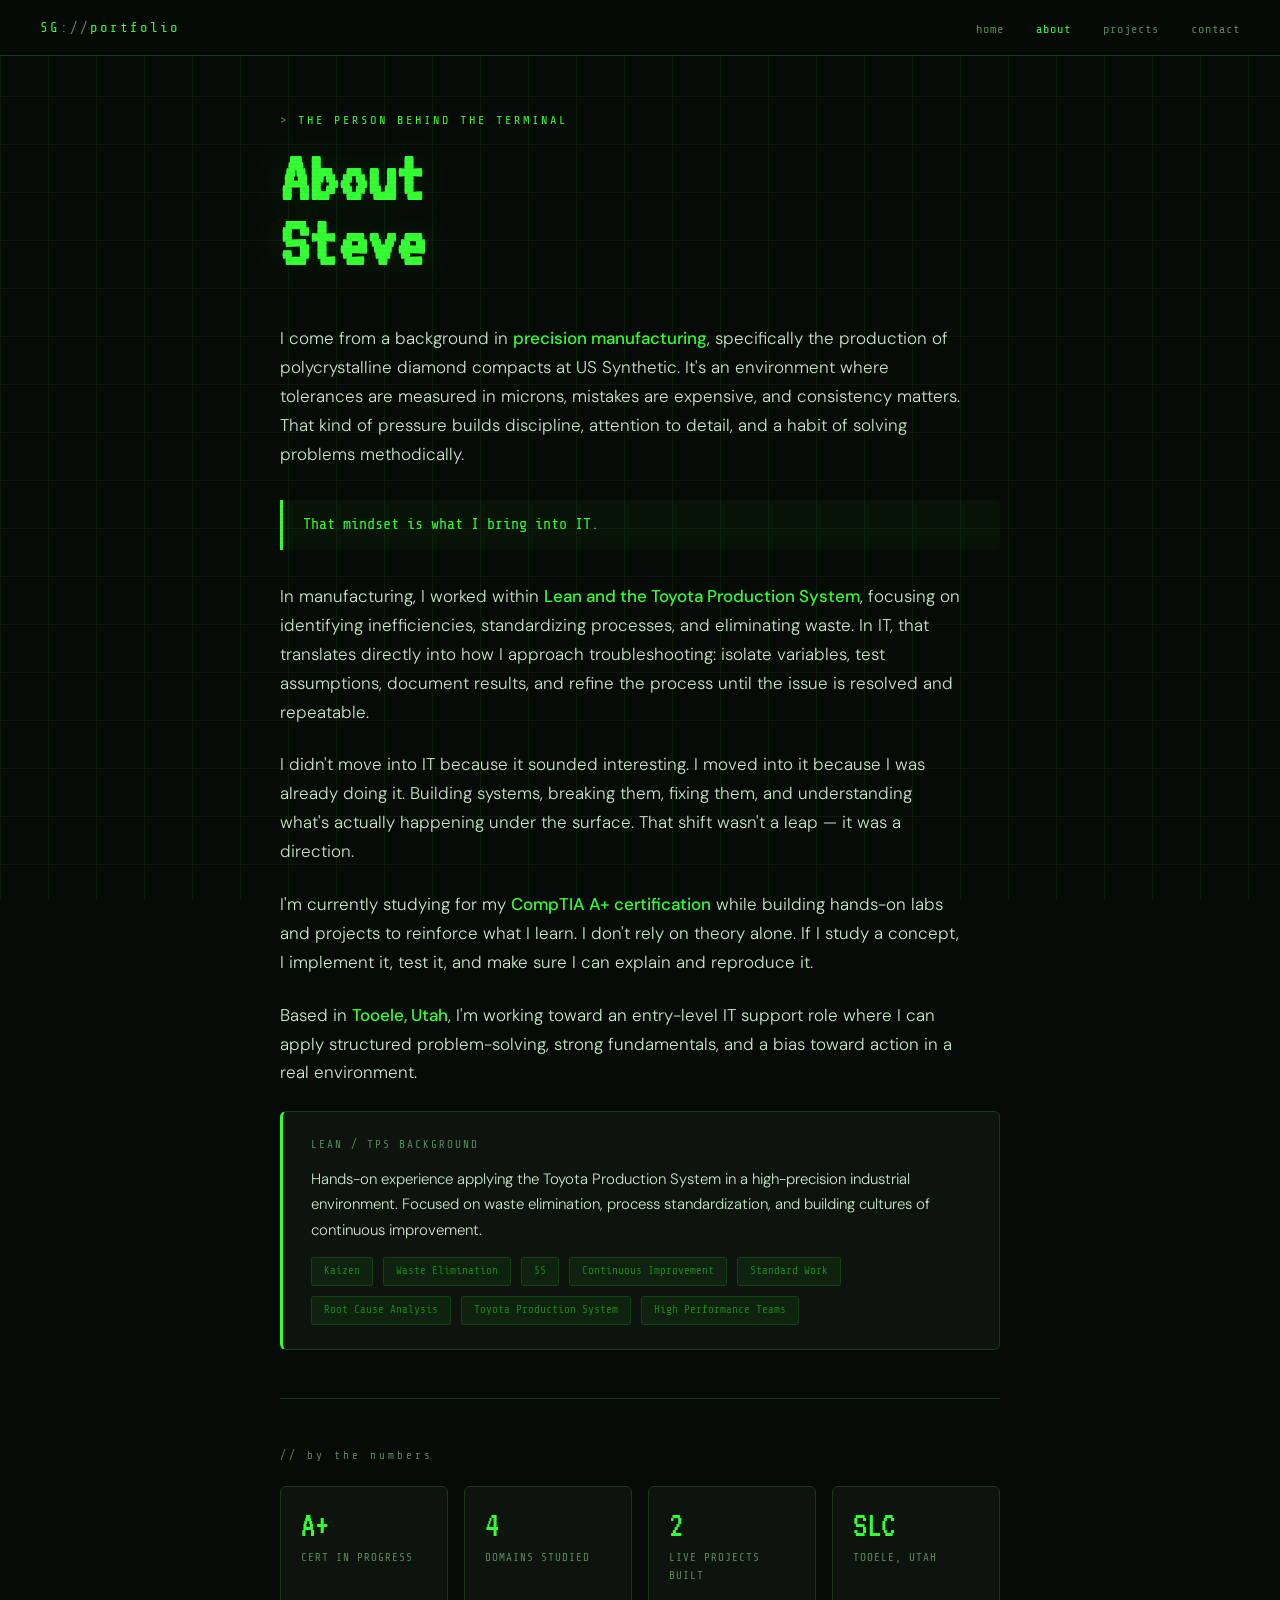
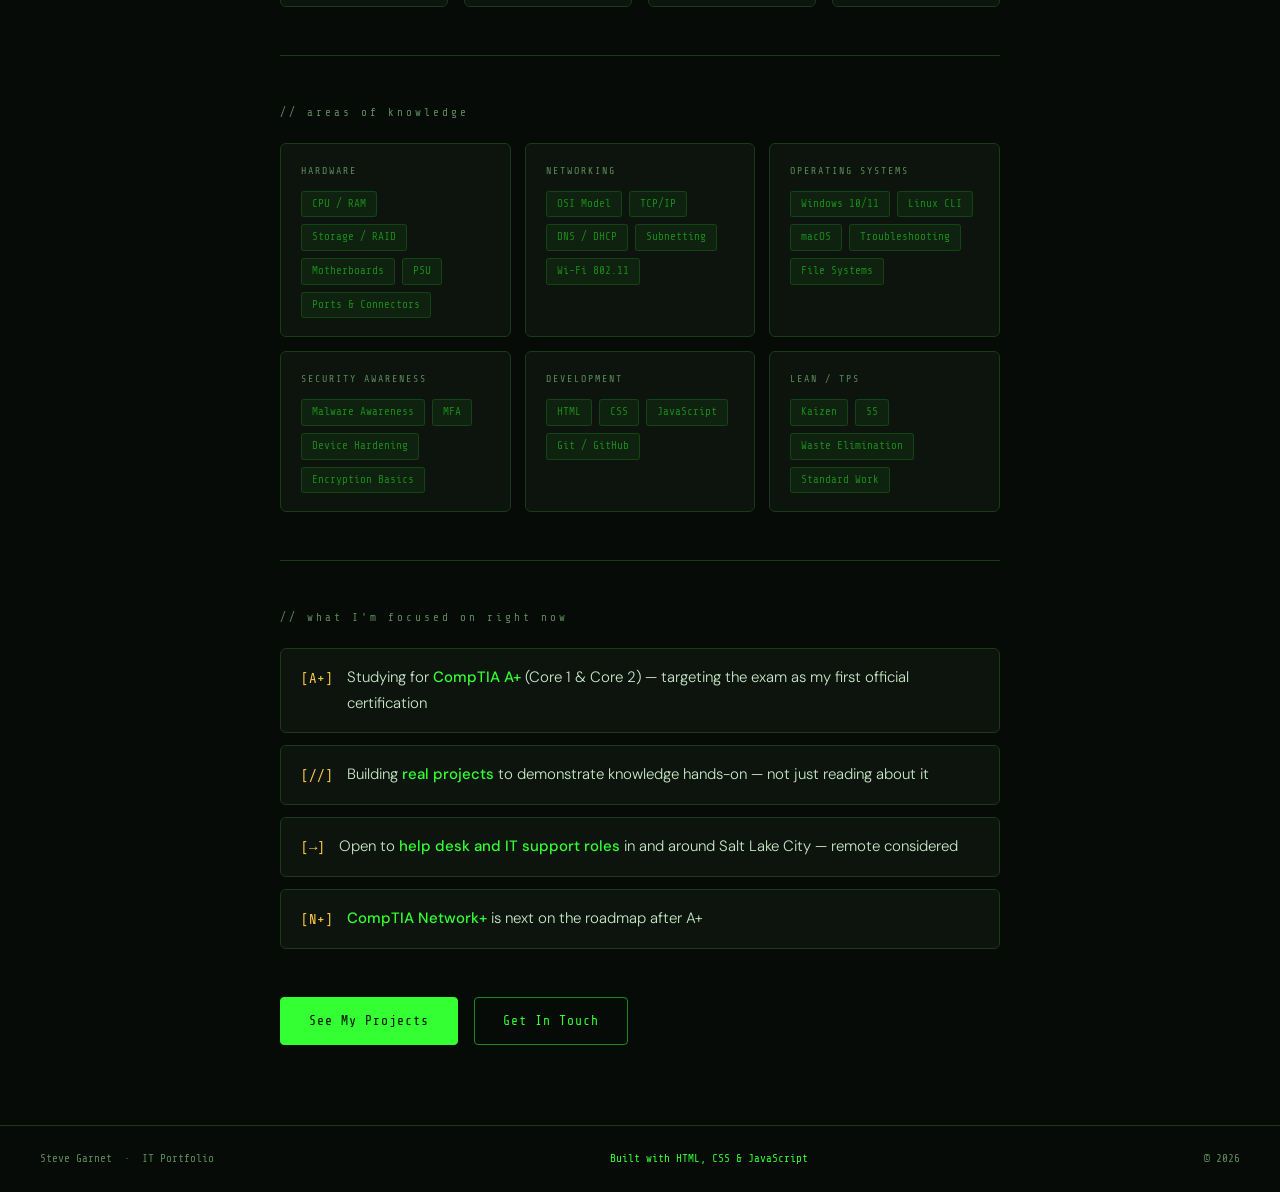
==== commit f4aa99c4: "Add files via upload" ====
--- a/about.html
+++ b/about.html
@@ -96,9 +96,19 @@
     .story p strong { color: var(--green); font-weight: 500; }
     .story p em { color: var(--amber); font-style: normal; }
 
+    .story .callout {
+      font-family: 'Share Tech Mono', monospace;
+      font-size: 15px;
+      color: var(--green);
+      border-left: 3px solid var(--green);
+      padding: 12px 20px;
+      margin: 32px 0;
+      background: rgba(51,255,51,0.04);
+      border-radius: 0 4px 4px 0;
+    }
+
     .divider { border: none; border-top: 1px solid var(--border); margin: 48px 0; }
 
-    /* LEAN BLOCK */
     .lean-block {
       background: var(--bg2);
       border: 1px solid var(--border);
@@ -114,7 +124,6 @@
 
     .lean-tag { font-family: 'Share Tech Mono', monospace; font-size: 11px; padding: 4px 12px; background: rgba(51,255,51,0.06); color: var(--green-dim); border: 1px solid rgba(51,255,51,0.15); border-radius: 3px; }
 
-    /* STATS */
     .stats { display: grid; grid-template-columns: repeat(auto-fit, minmax(160px, 1fr)); gap: 16px; margin-bottom: 48px; }
 
     .stat-card { background: var(--bg2); border: 1px solid var(--border); border-radius: 6px; padding: 20px; }
@@ -126,7 +135,6 @@
     .section-label { font-family: 'Share Tech Mono', monospace; font-size: 11px; color: var(--text-dim); letter-spacing: 3px; margin-bottom: 20px; }
     .section-label::before { content: '// '; }
 
-    /* SKILL GROUPS */
     .skill-groups { display: grid; grid-template-columns: repeat(auto-fit, minmax(220px, 1fr)); gap: 14px; margin-bottom: 48px; }
 
     .skill-group { background: var(--bg2); border: 1px solid var(--border); border-radius: 6px; padding: 18px 20px; }
@@ -137,7 +145,6 @@
 
     .skill-tag { font-family: 'Share Tech Mono', monospace; font-size: 11px; padding: 3px 10px; background: rgba(51,255,51,0.06); color: var(--green-dim); border: 1px solid rgba(51,255,51,0.15); border-radius: 3px; }
 
-    /* CURRENT LIST */
     .current-list { display: flex; flex-direction: column; gap: 12px; }
 
     .current-item { display: flex; align-items: flex-start; gap: 14px; background: var(--bg2); border: 1px solid var(--border); border-radius: 6px; padding: 16px 20px; }
@@ -147,7 +154,6 @@
     .current-text { font-size: 15px; color: var(--text); }
     .current-text strong { color: var(--green); font-weight: 500; }
 
-    /* CTA */
     .cta-row { display: flex; gap: 16px; flex-wrap: wrap; margin-top: 48px; }
 
     .btn { font-family: 'Share Tech Mono', monospace; font-size: 13px; letter-spacing: 1px; padding: 12px 28px; border-radius: 4px; text-decoration: none; transition: all 0.2s; }
@@ -191,39 +197,47 @@
 
     <div class="story">
       <p>
-        I come from a background in <strong>precision manufacturing</strong> — specifically the
-        production of polycrystalline diamond compacts at US Synthetic, used in drill bits for
-        oil and gas operations. It's an environment where tolerances are measured in microns and
-        attention to detail isn't optional. That mindset goes everywhere with me.
-      </p>
-      <p>
-        Throughout my manufacturing career I developed a deep grounding in
-        <strong>Lean principles and the Toyota Production System</strong>. I'm a strong believer
-        in continuous improvement through <em>kaizen</em> — the idea that every process can be
-        refined, every source of waste identified and eliminated, and every team member has a
-        role in building a high-performance work environment. I bring that thinking into
-        everything I do.
-      </p>
-      <p>
-        I've always been drawn to computers and technology — the kind of person who enjoys
-        figuring out how things work under the hood. Making the move into IT felt less like
-        a leap and more like <em>finally pointing in the right direction.</em>
-      </p>
-      <p>
-        I'm based in <strong>Tooele, Utah</strong>, just outside Salt Lake City, currently
-        studying for my <strong>CompTIA A+</strong> certification and building real tools to
-        back it up. I learn best by doing — which is why there's a working terminal lab and
-        a network troubleshooter in my projects section instead of just a list of topics read.
-      </p>
-    </div>
-
-    <!-- LEAN BLOCK -->
+        I come from a background in <strong>precision manufacturing</strong>, specifically the
+        production of polycrystalline diamond compacts at US Synthetic. It's an environment
+        where tolerances are measured in microns, mistakes are expensive, and consistency
+        matters. That kind of pressure builds discipline, attention to detail, and a habit of
+        solving problems methodically.
+      </p>
+
+      <div class="callout">That mindset is what I bring into IT.</div>
+
+      <p>
+        In manufacturing, I worked within <strong>Lean and the Toyota Production System</strong>,
+        focusing on identifying inefficiencies, standardizing processes, and eliminating waste.
+        In IT, that translates directly into how I approach troubleshooting: isolate variables,
+        test assumptions, document results, and refine the process until the issue is resolved
+        and repeatable.
+      </p>
+      <p>
+        I didn't move into IT because it sounded interesting. I moved into it because I was
+        already doing it. Building systems, breaking them, fixing them, and understanding
+        what's actually happening under the surface. That shift wasn't a leap — it was
+        a direction.
+      </p>
+      <p>
+        I'm currently studying for my <strong>CompTIA A+ certification</strong> while building
+        hands-on labs and projects to reinforce what I learn. I don't rely on theory alone.
+        If I study a concept, I implement it, test it, and make sure I can explain and
+        reproduce it.
+      </p>
+      <p>
+        Based in <strong>Tooele, Utah</strong>, I'm working toward an entry-level IT support
+        role where I can apply structured problem-solving, strong fundamentals, and a bias
+        toward action in a real environment.
+      </p>
+    </div>
+
     <div class="lean-block reveal">
       <div class="lean-block-label">LEAN / TPS BACKGROUND</div>
       <p style="font-size:15px;color:var(--text);max-width:620px;">
-        Trained in Lean manufacturing principles with hands-on experience applying the Toyota
-        Production System in a high-precision industrial environment. Focused on waste elimination,
-        process standardization, and building cultures of continuous improvement.
+        Hands-on experience applying the Toyota Production System in a high-precision
+        industrial environment. Focused on waste elimination, process standardization,
+        and building cultures of continuous improvement.
       </p>
       <div class="lean-tags">
         <span class="lean-tag">Kaizen</span>
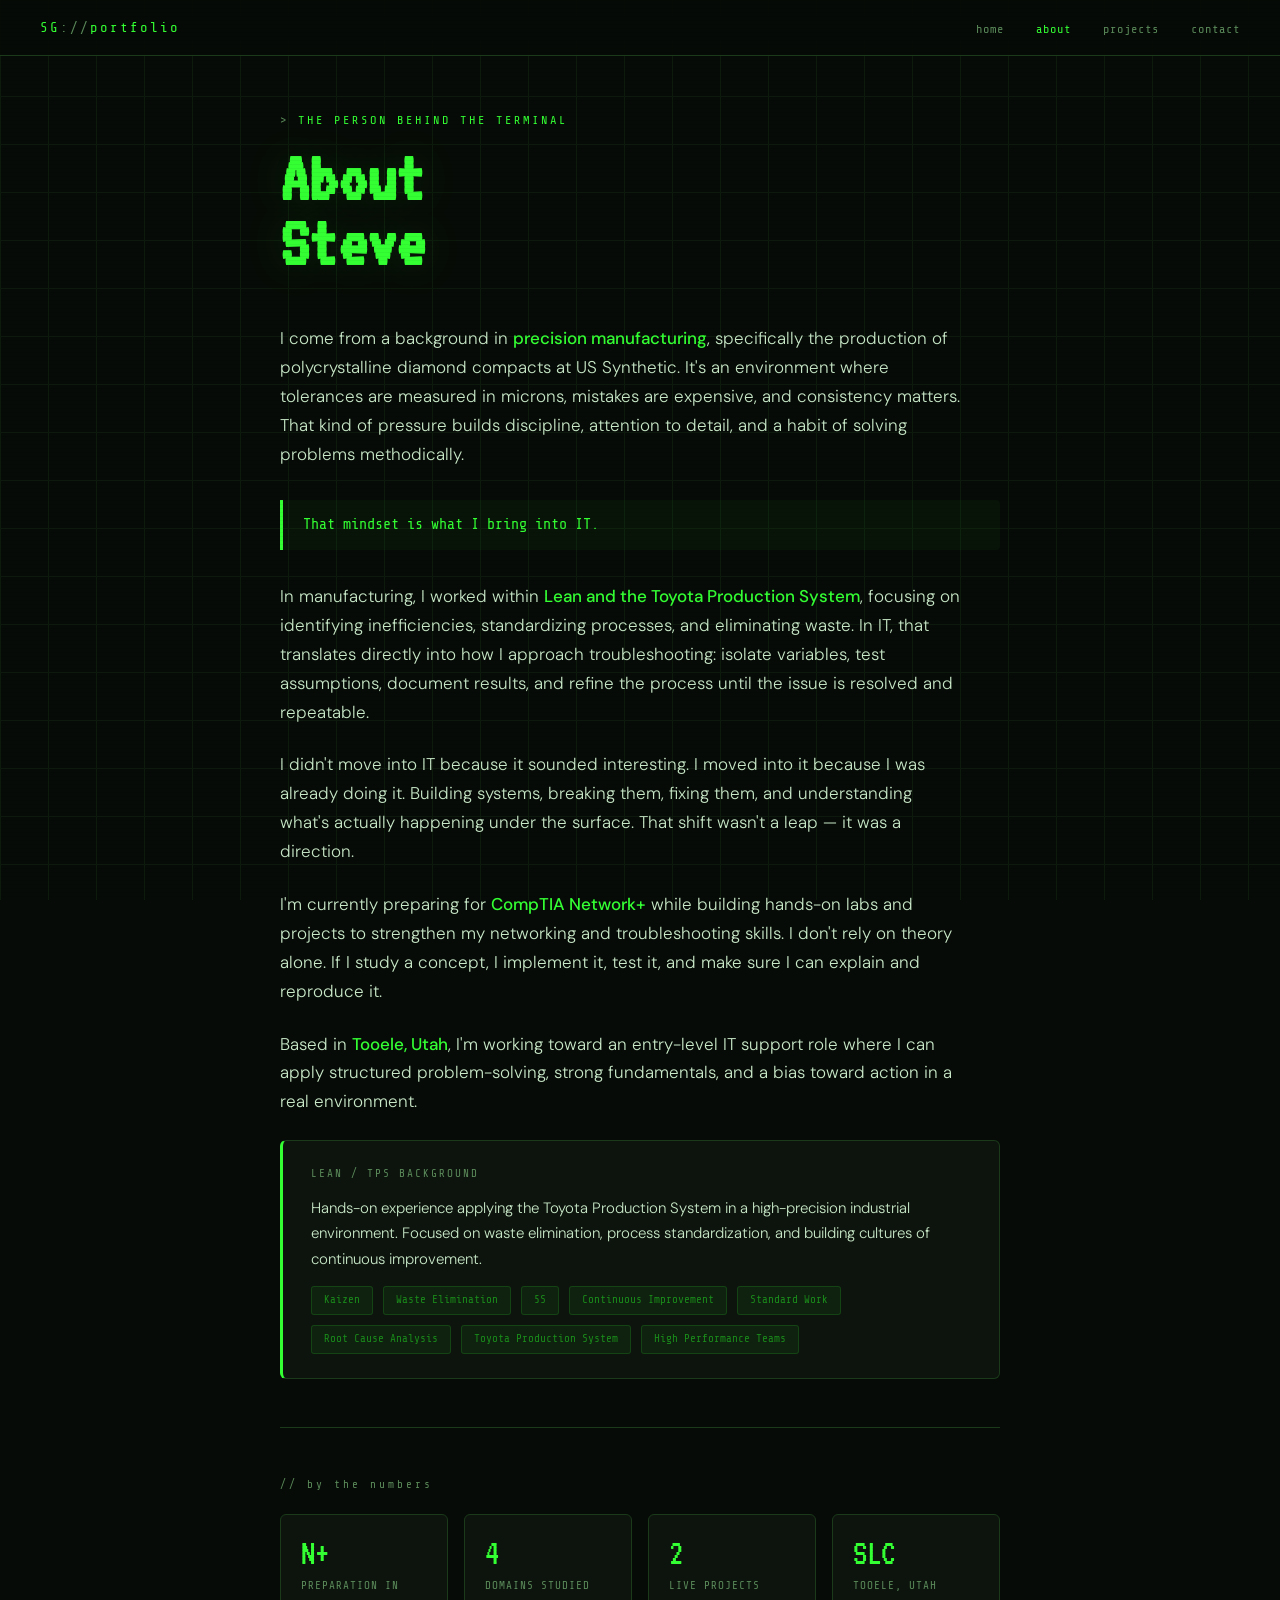
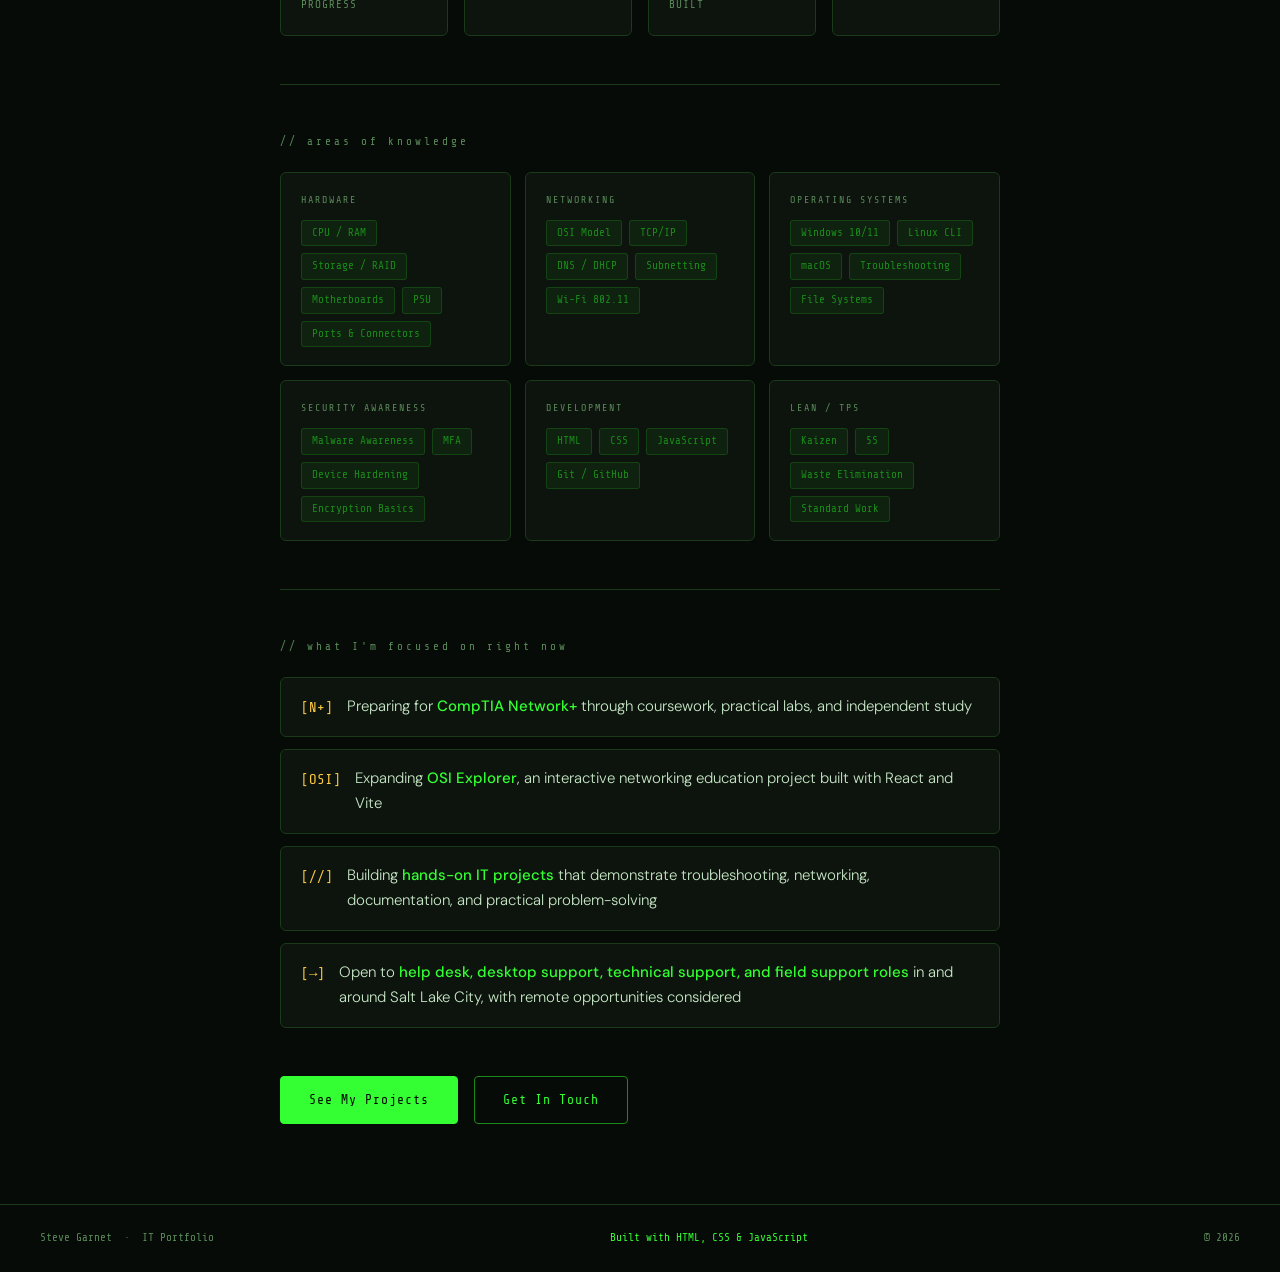
==== commit fb664ee9: "Update certification and study status" ====
--- a/about.html
+++ b/about.html
@@ -220,10 +220,10 @@
         a direction.
       </p>
       <p>
-        I'm currently studying for my <strong>CompTIA A+ certification</strong> while building
-        hands-on labs and projects to reinforce what I learn. I don't rely on theory alone.
-        If I study a concept, I implement it, test it, and make sure I can explain and
-        reproduce it.
+        I'm currently preparing for <strong>CompTIA Network+</strong> while building
+        hands-on labs and projects to strengthen my networking and troubleshooting
+        skills. I don't rely on theory alone. If I study a concept, I implement it,
+        test it, and make sure I can explain and reproduce it.
       </p>
       <p>
         Based in <strong>Tooele, Utah</strong>, I'm working toward an entry-level IT support
@@ -256,8 +256,8 @@
     <div class="section-label reveal">by the numbers</div>
     <div class="stats reveal">
       <div class="stat-card">
-        <div class="stat-value">A+</div>
-        <div class="stat-label">CERT IN PROGRESS</div>
+        <div class="stat-value">N+</div>
+        <div class="stat-label">PREPARATION IN PROGRESS</div>
       </div>
       <div class="stat-card">
         <div class="stat-value">4</div>
@@ -341,20 +341,33 @@
     <div class="section-label reveal">what I'm focused on right now</div>
     <div class="current-list reveal">
       <div class="current-item">
-        <div class="current-icon">[A+]</div>
-        <div class="current-text">Studying for <strong>CompTIA A+</strong> (Core 1 & Core 2) — targeting the exam as my first official certification</div>
+        <div class="current-icon">[N+]</div>
+        <div class="current-text">
+          Preparing for <strong>CompTIA Network+</strong> through coursework,
+          practical labs, and independent study
+        </div>
+      </div>
+      <div class="current-item">
+        <div class="current-icon">[OSI]</div>
+        <div class="current-text">
+          Expanding <strong>OSI Explorer</strong>, an interactive networking
+          education project built with React and Vite
+        </div>
       </div>
       <div class="current-item">
         <div class="current-icon">[//]</div>
-        <div class="current-text">Building <strong>real projects</strong> to demonstrate knowledge hands-on — not just reading about it</div>
+        <div class="current-text">
+          Building <strong>hands-on IT projects</strong> that demonstrate
+          troubleshooting, networking, documentation, and practical problem-solving
+        </div>
       </div>
       <div class="current-item">
         <div class="current-icon">[→]</div>
-        <div class="current-text">Open to <strong>help desk and IT support roles</strong> in and around Salt Lake City — remote considered</div>
-      </div>
-      <div class="current-item">
-        <div class="current-icon">[N+]</div>
-        <div class="current-text"><strong>CompTIA Network+</strong> is next on the roadmap after A+</div>
+        <div class="current-text">
+          Open to <strong>help desk, desktop support, technical support,
+          and field support roles</strong> in and around Salt Lake City,
+          with remote opportunities considered
+        </div>
       </div>
     </div>
 
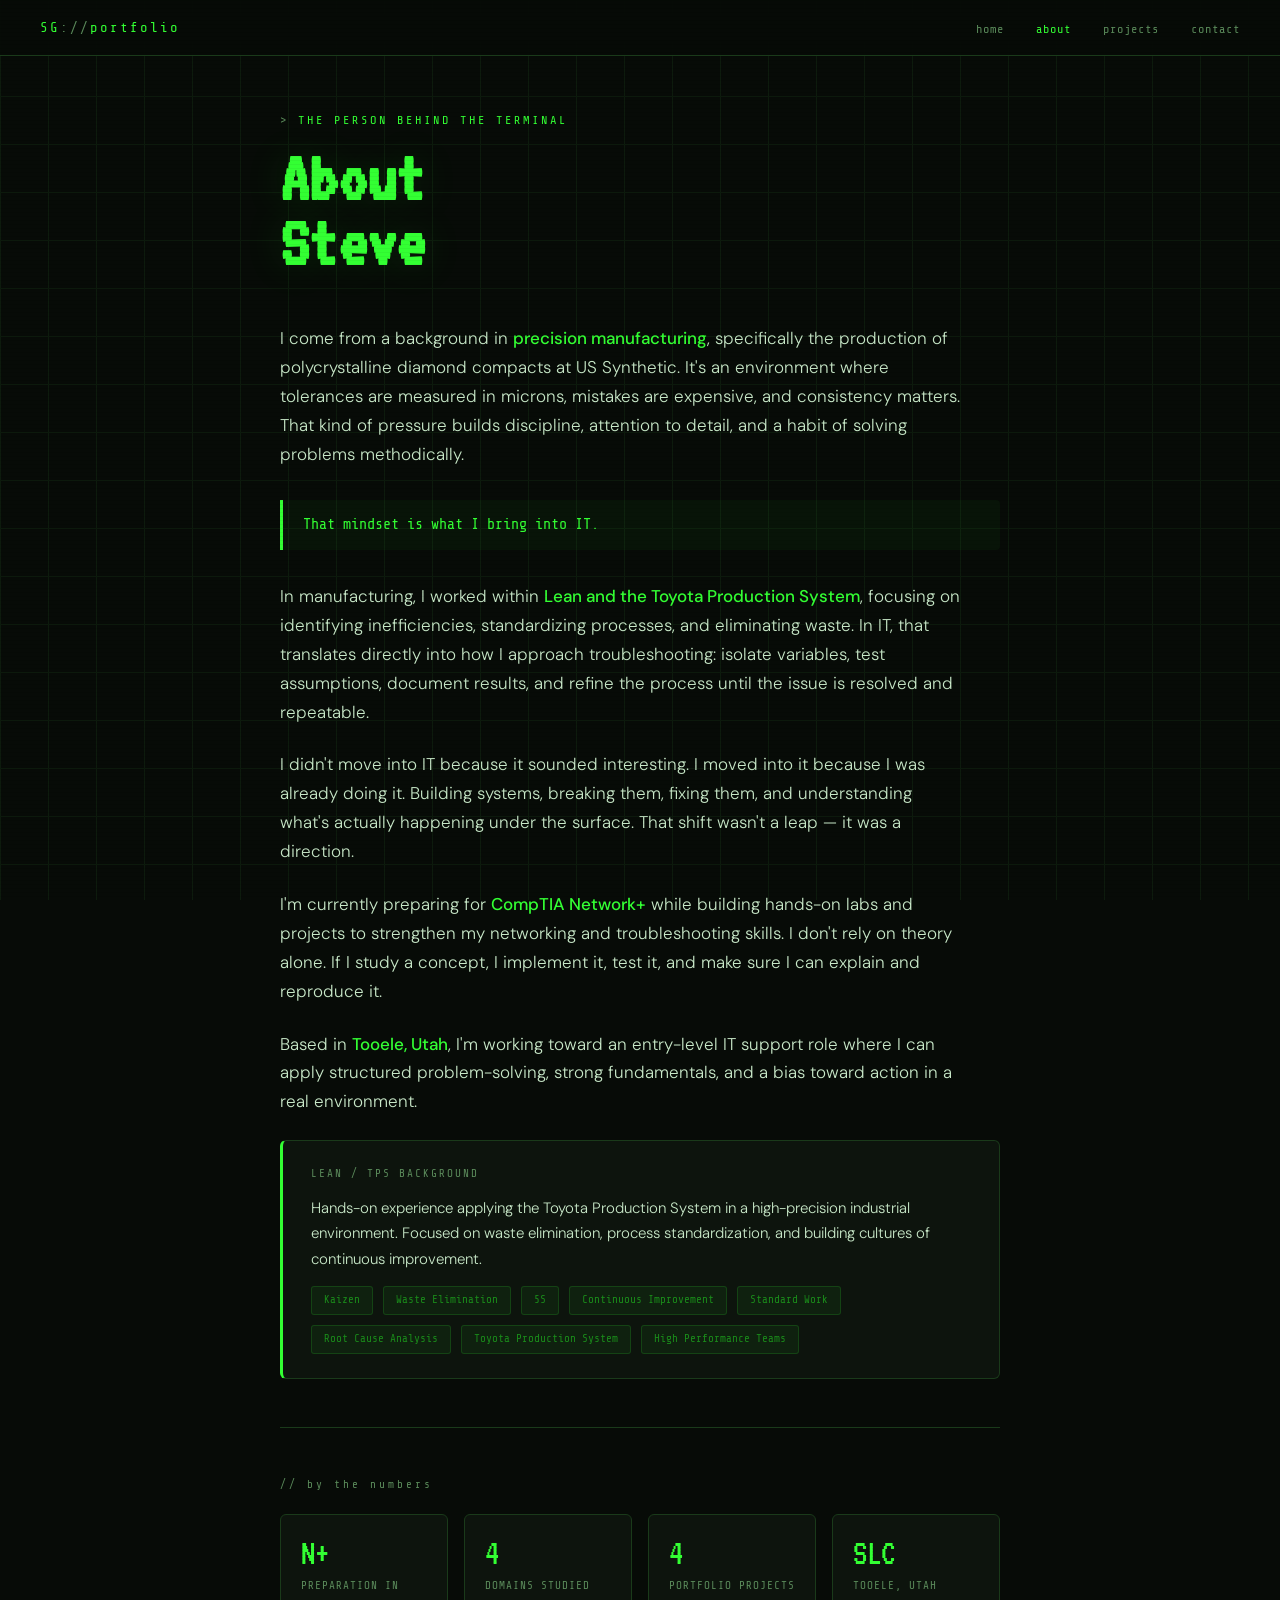
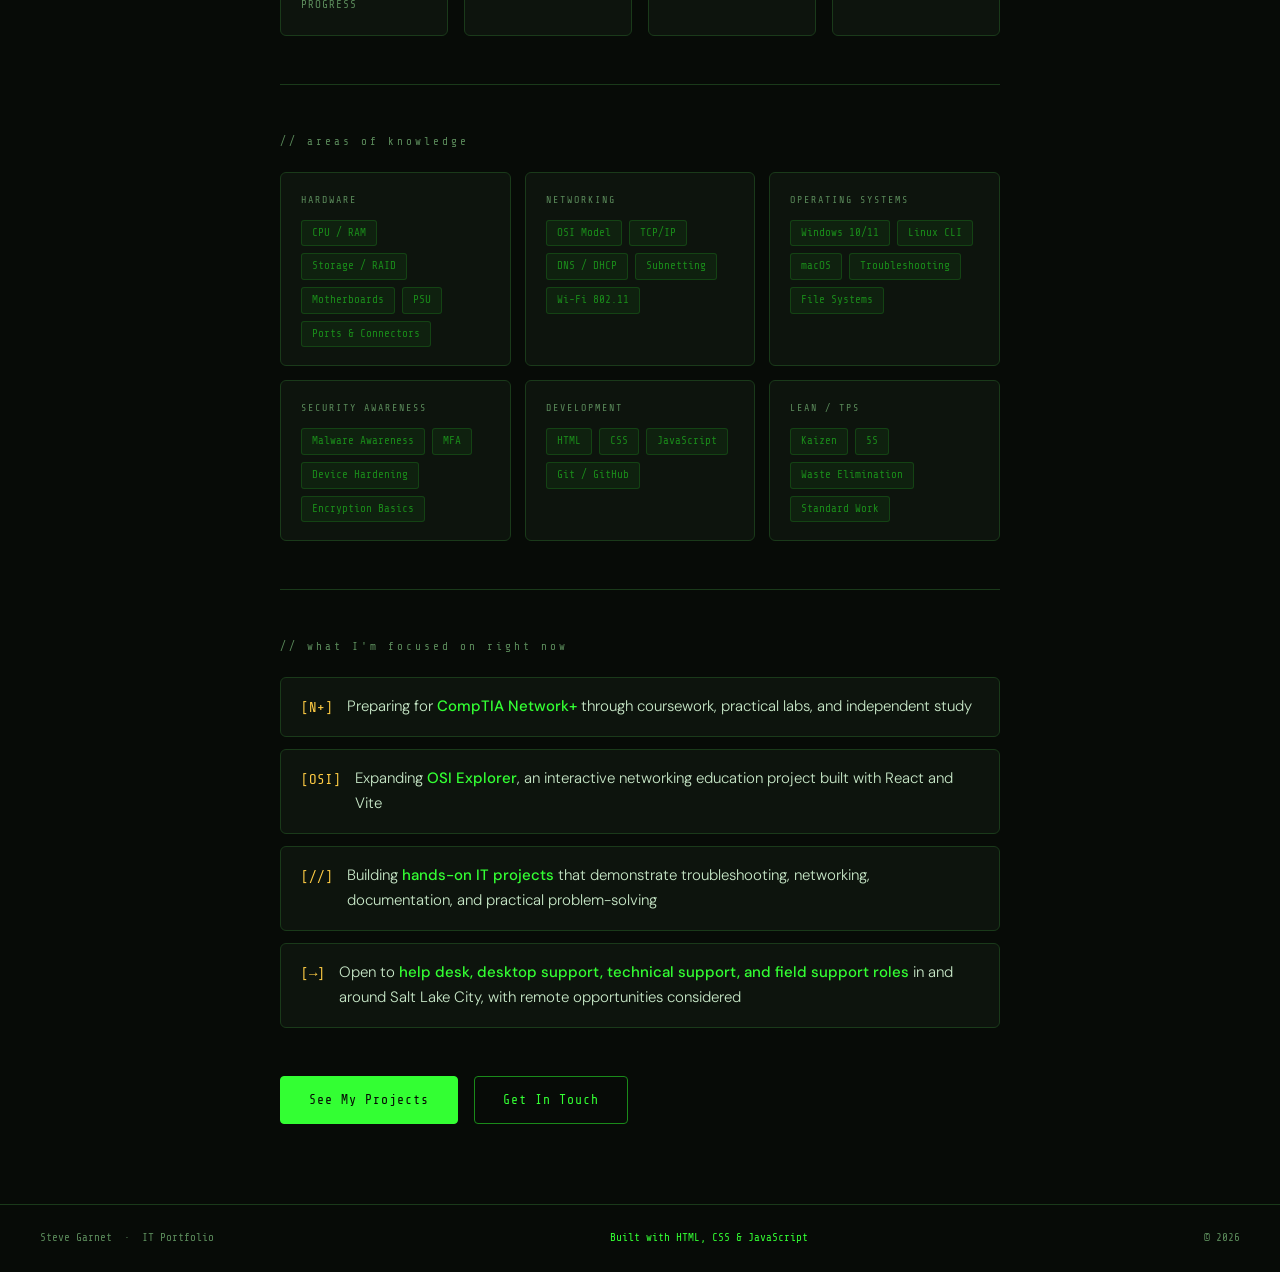
==== commit b68afdcd: "Refresh portfolio project showcase" ====
--- a/about.html
+++ b/about.html
@@ -264,8 +264,8 @@
         <div class="stat-label">DOMAINS STUDIED</div>
       </div>
       <div class="stat-card">
-        <div class="stat-value">2</div>
-        <div class="stat-label">LIVE PROJECTS BUILT</div>
+        <div class="stat-value">4</div>
+        <div class="stat-label">PORTFOLIO PROJECTS</div>
       </div>
       <div class="stat-card">
         <div class="stat-value">SLC</div>
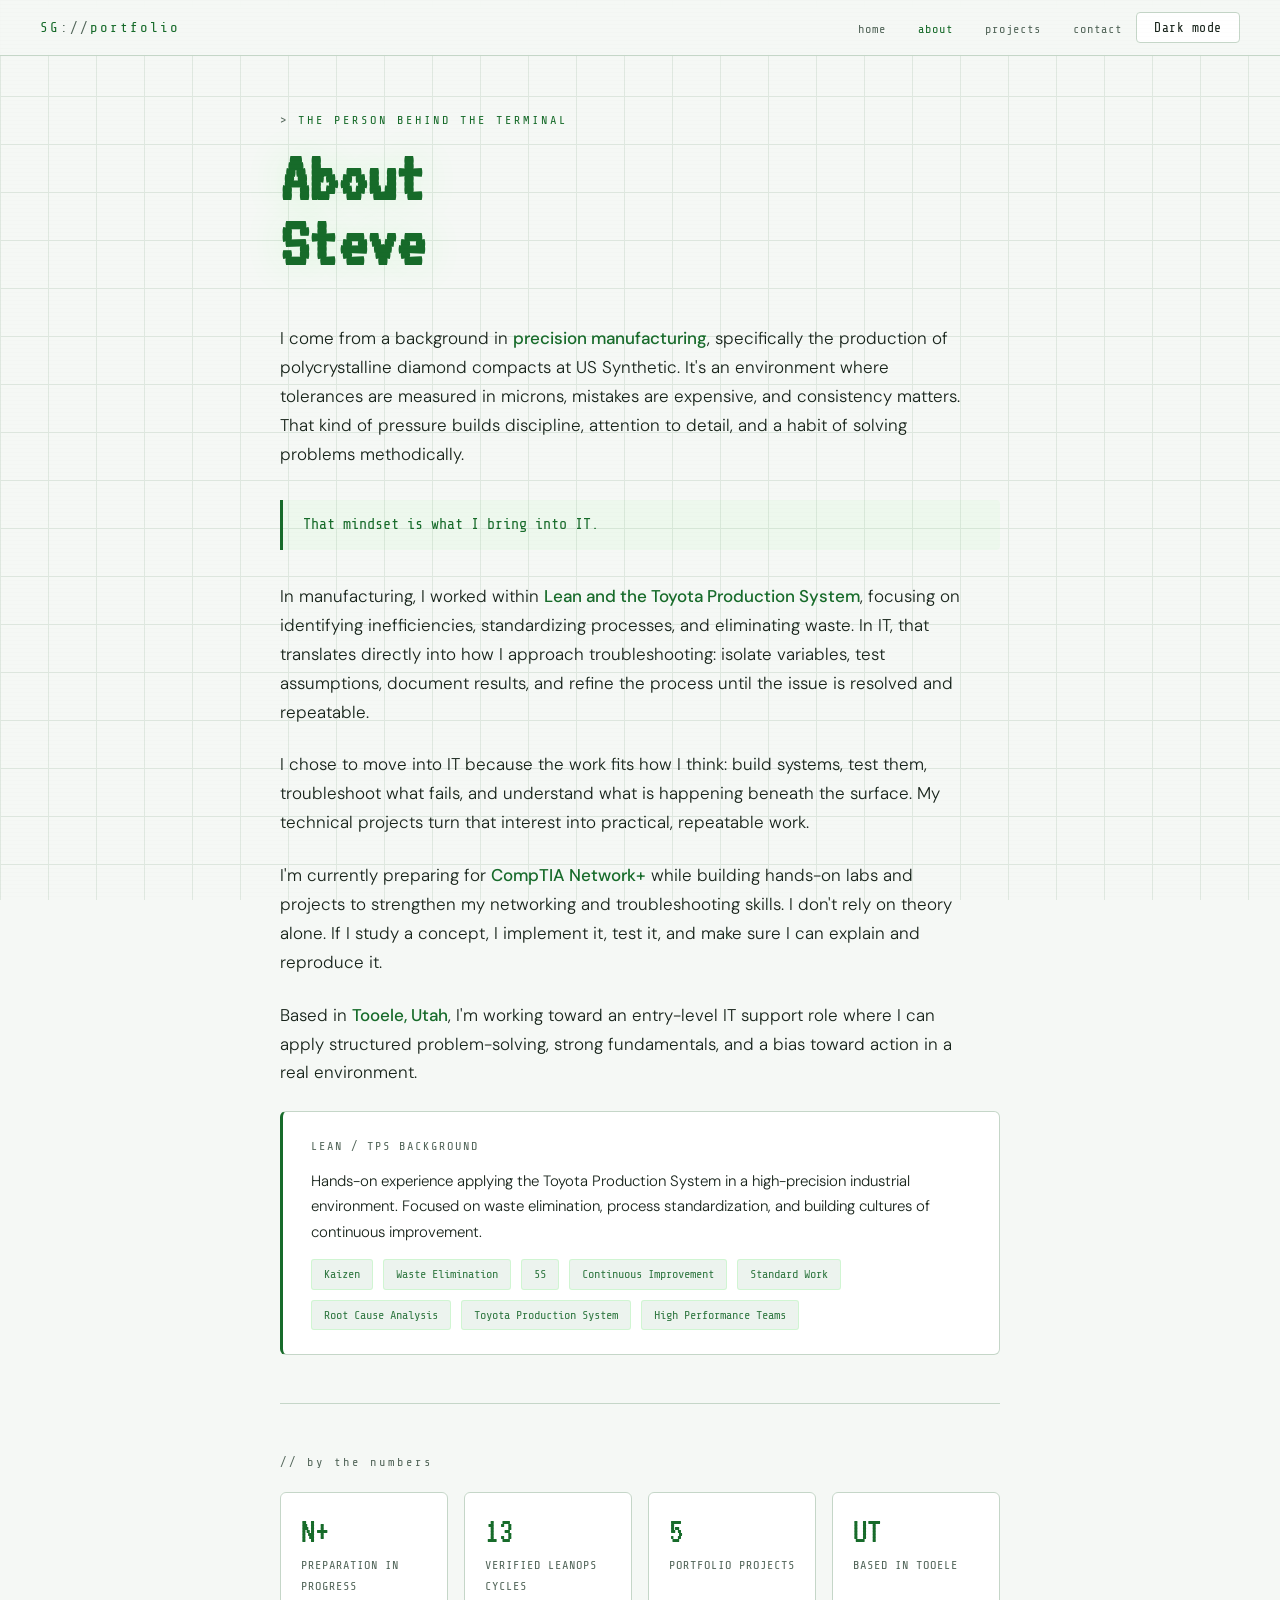
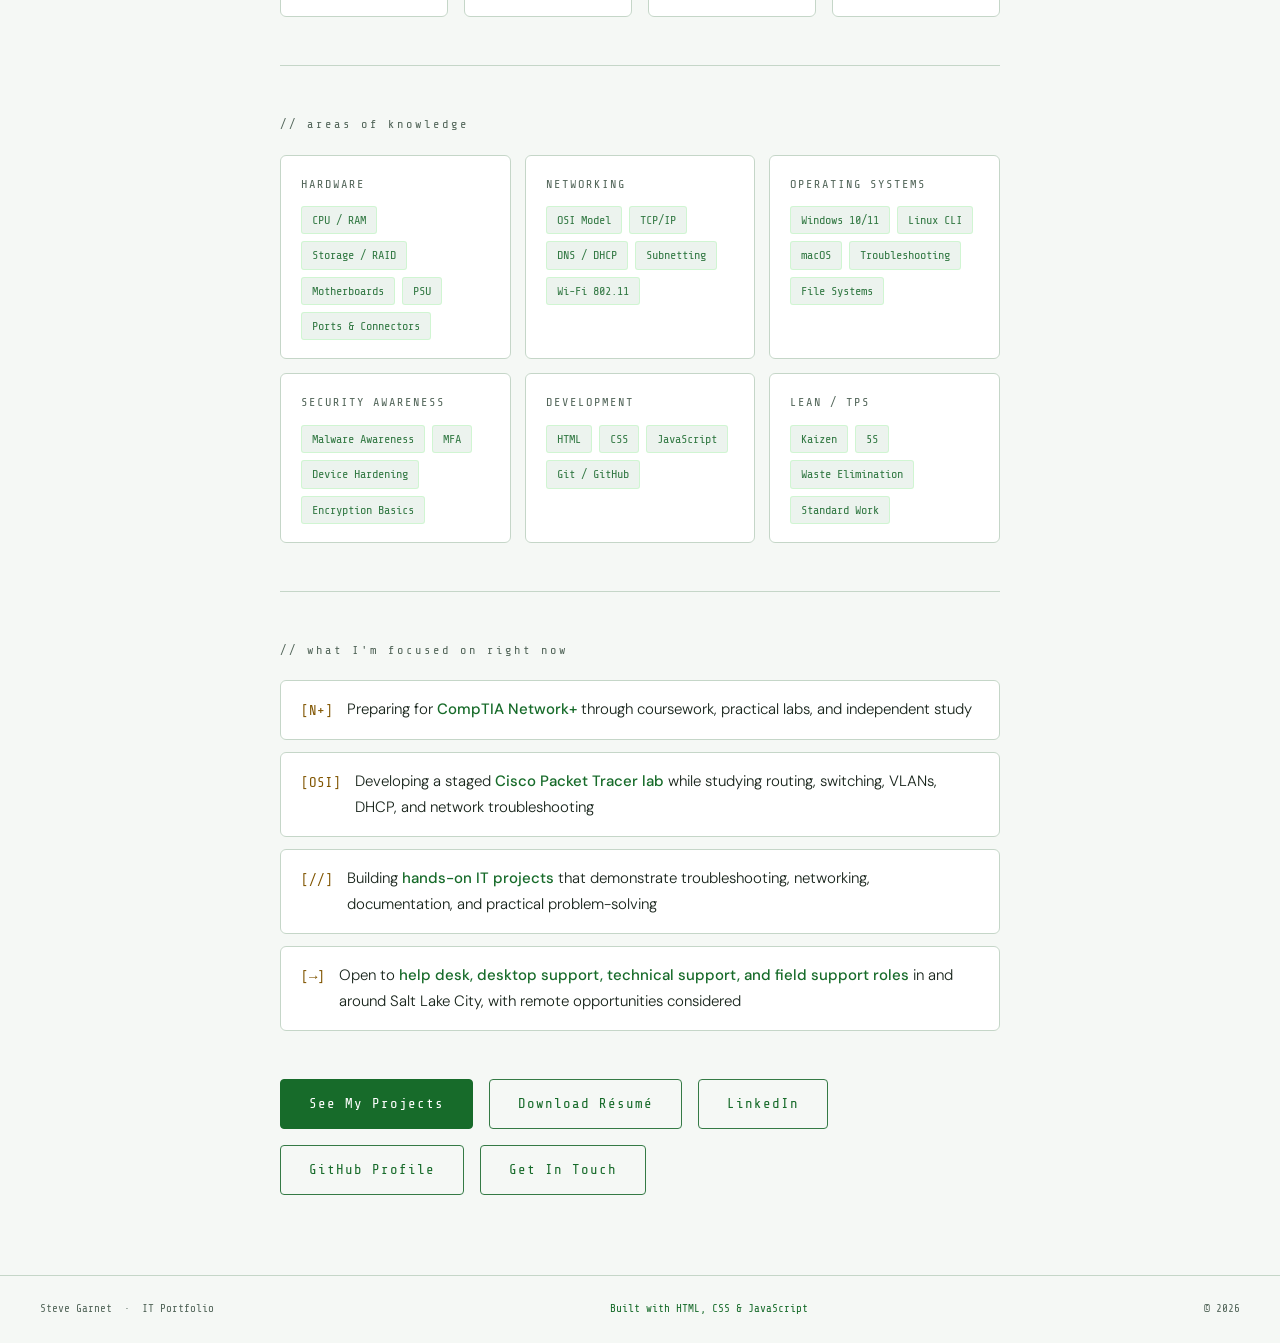
==== commit 06869e0d: "feat: polish public IT portfolio" ====
--- a/about.html
+++ b/about.html
@@ -3,7 +3,11 @@
 <head>
   <meta charset="UTF-8">
   <meta name="viewport" content="width=device-width, initial-scale=1.0">
-  <title>About — Steve Garnet</title>
+  <meta name="description" content="Steve Garnet's transition from precision manufacturing and Lean leadership into entry-level IT support and networking.">
+  <meta name="theme-color" content="#070b07">
+  <link rel="canonical" href="https://steve-g-git.github.io/A-Lab/about.html">
+  <link rel="icon" href="assets/favicon.svg" type="image/svg+xml">
+  <title>About - Steve Garnet</title>
   <link rel="preconnect" href="https://fonts.googleapis.com">
   <link href="https://fonts.googleapis.com/css2?family=Share+Tech+Mono&family=VT323&family=DM+Sans:wght@300;400;500&display=swap" rel="stylesheet">
   <style>
@@ -177,20 +181,27 @@
       footer { flex-direction: column; gap: 8px; text-align: center; }
     }
   </style>
+  <link rel="stylesheet" href="assets/site-polish.css">
+  <script src="assets/site.js"></script>
 </head>
 <body>
 
+  <a class="skip-link" href="#main">Skip to main content</a>
+
   <nav>
     <a href="index.html" class="nav-brand">SG<span>://</span>portfolio</a>
-    <ul class="nav-links">
-      <li><a href="index.html">home</a></li>
-      <li><a href="about.html" class="active">about</a></li>
-      <li><a href="projects.html">projects</a></li>
-      <li><a href="index.html#contact">contact</a></li>
-    </ul>
+    <div class="nav-actions">
+      <ul class="nav-links">
+        <li><a href="index.html">home</a></li>
+        <li><a href="about.html" class="active">about</a></li>
+        <li><a href="projects.html">projects</a></li>
+        <li><a href="index.html#contact">contact</a></li>
+      </ul>
+      <button class="theme-toggle" type="button" data-theme-toggle>Theme</button>
+    </div>
   </nav>
 
-  <div class="page">
+  <main class="page" id="main">
 
     <div class="page-eyebrow">THE PERSON BEHIND THE TERMINAL</div>
     <h1 class="page-title">About<br>Steve</h1>
@@ -214,10 +225,9 @@
         and repeatable.
       </p>
       <p>
-        I didn't move into IT because it sounded interesting. I moved into it because I was
-        already doing it. Building systems, breaking them, fixing them, and understanding
-        what's actually happening under the surface. That shift wasn't a leap — it was
-        a direction.
+        I chose to move into IT because the work fits how I think: build systems, test them,
+        troubleshoot what fails, and understand what is happening beneath the surface.
+        My technical projects turn that interest into practical, repeatable work.
       </p>
       <p>
         I'm currently preparing for <strong>CompTIA Network+</strong> while building
@@ -260,16 +270,16 @@
         <div class="stat-label">PREPARATION IN PROGRESS</div>
       </div>
       <div class="stat-card">
-        <div class="stat-value">4</div>
-        <div class="stat-label">DOMAINS STUDIED</div>
+        <div class="stat-value">13</div>
+        <div class="stat-label">VERIFIED LEANOPS CYCLES</div>
       </div>
       <div class="stat-card">
-        <div class="stat-value">4</div>
+        <div class="stat-value">5</div>
         <div class="stat-label">PORTFOLIO PROJECTS</div>
       </div>
       <div class="stat-card">
-        <div class="stat-value">SLC</div>
-        <div class="stat-label">TOOELE, UTAH</div>
+        <div class="stat-value">UT</div>
+        <div class="stat-label">BASED IN TOOELE</div>
       </div>
     </div>
 
@@ -350,8 +360,8 @@
       <div class="current-item">
         <div class="current-icon">[OSI]</div>
         <div class="current-text">
-          Expanding <strong>OSI Explorer</strong>, an interactive networking
-          education project built with React and Vite
+          Developing a staged <strong>Cisco Packet Tracer lab</strong> while studying
+          routing, switching, VLANs, DHCP, and network troubleshooting
         </div>
       </div>
       <div class="current-item">
@@ -373,10 +383,13 @@
 
     <div class="cta-row reveal">
       <a href="projects.html" class="btn btn-primary">See My Projects</a>
+      <a href="assets/resume/Steve_Garnet_Resume.pdf" class="btn btn-secondary" download>Download Résumé</a>
+      <a href="https://www.linkedin.com/in/steve-garnet-502b10334/" class="btn btn-secondary" target="_blank" rel="me noopener noreferrer">LinkedIn</a>
+      <a href="https://github.com/Steve-G-Git" class="btn btn-secondary" target="_blank" rel="me noopener noreferrer">GitHub Profile</a>
       <a href="mailto:stevegarnet@outlook.com" class="btn btn-secondary">Get In Touch</a>
     </div>
 
-  </div>
+  </main>
 
   <footer>
     <span>Steve Garnet &nbsp;·&nbsp; IT Portfolio</span>
--- a/assets/site-polish.css
+++ b/assets/site-polish.css
@@ -0,0 +1,279 @@
+:root {
+  color-scheme: dark;
+  --green-dim: #229b30;
+}
+
+html[data-theme="light"] {
+  color-scheme: light;
+  --green: #176b2a;
+  --green-dim: #347a45;
+  --green-dark: #d9eadc;
+  --bg: #f5f8f5;
+  --bg2: #ffffff;
+  --bg3: #edf4ee;
+  --text: #17231a;
+  --text-dim: #53665a;
+  --border: #c5d6c8;
+  --amber: #805500;
+  --red: #a32929;
+  --cyan: #006879;
+}
+
+html[data-theme="light"] body::before {
+  opacity: 0.25;
+}
+
+html[data-theme="light"] body::after {
+  opacity: 0.45;
+}
+
+html[data-theme="light"] nav {
+  background: rgba(245, 248, 245, 0.94);
+}
+
+html[data-theme="light"] .btn-primary,
+html[data-theme="light"] .ts-next {
+  color: #ffffff;
+}
+
+.nav-actions {
+  display: flex;
+  align-items: center;
+  gap: 14px;
+}
+
+.theme-toggle {
+  min-width: 104px;
+  padding: 7px 10px;
+  border: 1px solid var(--border);
+  border-radius: 4px;
+  background: var(--bg2);
+  color: var(--text);
+  font: 13px/1.2 'Share Tech Mono', monospace;
+  letter-spacing: 0.5px;
+  cursor: pointer;
+}
+
+.btn {
+  font-size: 14px;
+}
+
+.section-label,
+.skill-card-label,
+.methodology-label,
+.badge,
+.cert-status,
+.cert-detail,
+.project-card-tag,
+.project-card-link,
+.page-eyebrow,
+.lean-block-label,
+.lean-tag,
+.stat-label,
+.skill-group-label,
+.skill-tag,
+.project-tag,
+.tech-tag,
+.project-link,
+.scenario-btn-tag,
+.done-badge,
+.ts-header-step,
+.ts-situation-label,
+.ts-feedback-label {
+  font-size: 12px;
+}
+
+.theme-toggle:hover {
+  border-color: var(--green);
+  color: var(--green);
+}
+
+.skip-link {
+  position: fixed;
+  top: 8px;
+  left: 8px;
+  z-index: 10000;
+  padding: 10px 14px;
+  border-radius: 4px;
+  background: var(--green);
+  color: var(--bg);
+  font: 14px/1.2 'Share Tech Mono', monospace;
+  transform: translateY(-160%);
+}
+
+.skip-link:focus {
+  transform: translateY(0);
+}
+
+a:focus-visible,
+button:focus-visible,
+input:focus-visible {
+  outline: 3px solid var(--amber);
+  outline-offset: 3px;
+}
+
+html[data-theme="light"] .project-tech,
+html[data-theme="light"] .ts-situation,
+html[data-theme="light"] .ts-choice {
+  background: #f7faf7;
+}
+
+html[data-theme="light"] .ts-header,
+html[data-theme="light"] .ts-choice:hover {
+  background: #edf4ee;
+}
+
+html[data-theme="light"] .ts-feedback.correct,
+html[data-theme="light"] .skill-tag,
+html[data-theme="light"] .tech-tag,
+html[data-theme="light"] .tag,
+html[data-theme="light"] .lean-tag {
+  background: rgba(23, 107, 42, 0.08);
+}
+
+html[data-theme="light"] .ts-feedback.wrong {
+  background: rgba(163, 41, 41, 0.07);
+}
+
+/* Light treatment for the standalone terminal project. */
+html[data-theme="light"] body.lab-page {
+  background: #f5f8f5;
+}
+
+html[data-theme="light"] #topnav,
+html[data-theme="light"] #topbar {
+  background: #e8f1e9;
+  border-color: #bfd0c2;
+}
+
+html[data-theme="light"] #lab,
+html[data-theme="light"] #tabs,
+html[data-theme="light"] #terminal {
+  background: #ffffff;
+  border-color: #bfd0c2;
+}
+
+html[data-theme="light"] #output {
+  scrollbar-color: #9cb6a1 #ffffff;
+}
+
+html[data-theme="light"] #prompt-label,
+html[data-theme="light"] #cmd-input,
+html[data-theme="light"] .line-cmd,
+html[data-theme="light"] .line-success,
+html[data-theme="light"] .tab.active {
+  color: #176b2a;
+}
+
+html[data-theme="light"] .line-out {
+  color: #244a2d;
+}
+
+html[data-theme="light"] .line-dim,
+html[data-theme="light"] #topnav a,
+html[data-theme="light"] #status-bar,
+html[data-theme="light"] .tab {
+  color: #53665a;
+}
+
+html[data-theme="light"] .line-info {
+  color: #006879;
+}
+
+html[data-theme="light"] .line-warn,
+html[data-theme="light"] .line-score {
+  color: #805500;
+}
+
+html[data-theme="light"] .line-err {
+  color: #a32929;
+}
+
+html[data-theme="light"] #cmd-input::placeholder {
+  color: #6d7f72;
+}
+
+html[data-theme="light"] #title-bar {
+  color: #176b2a;
+}
+
+html[data-theme="light"] .tab:hover {
+  color: #176b2a;
+  background: #edf4ee;
+}
+
+@media (max-width: 760px) {
+  nav {
+    position: sticky;
+    min-height: 56px;
+    height: auto;
+    padding: 10px 20px;
+    gap: 10px;
+    flex-wrap: wrap;
+  }
+
+  .nav-actions {
+    margin-left: auto;
+    width: 100%;
+    flex-wrap: wrap;
+    justify-content: space-between;
+  }
+
+  .nav-links {
+    flex: 1 1 auto;
+    gap: 20px;
+    overflow-x: auto;
+    padding: 4px 0;
+    scrollbar-width: thin;
+  }
+
+  .nav-brand + .nav-actions {
+    margin-left: 0;
+  }
+
+  .hero,
+  .page {
+    padding-top: 48px;
+  }
+
+  .hero {
+    min-height: calc(100vh - 110px);
+    flex-direction: column;
+    align-items: flex-start;
+    justify-content: center;
+  }
+
+  .status-bar {
+    position: static;
+    margin-top: 36px;
+  }
+
+  .projects-grid {
+    grid-template-columns: minmax(0, 1fr);
+  }
+
+  .project-card,
+  .project-card-inner,
+  .project-content {
+    min-width: 0;
+  }
+
+  .theme-toggle {
+    min-width: 96px;
+  }
+}
+
+@media (prefers-reduced-motion: reduce) {
+  html {
+    scroll-behavior: auto;
+  }
+
+  *,
+  *::before,
+  *::after {
+    animation-duration: 0.01ms !important;
+    animation-iteration-count: 1 !important;
+    transition-duration: 0.01ms !important;
+    scroll-behavior: auto !important;
+  }
+}
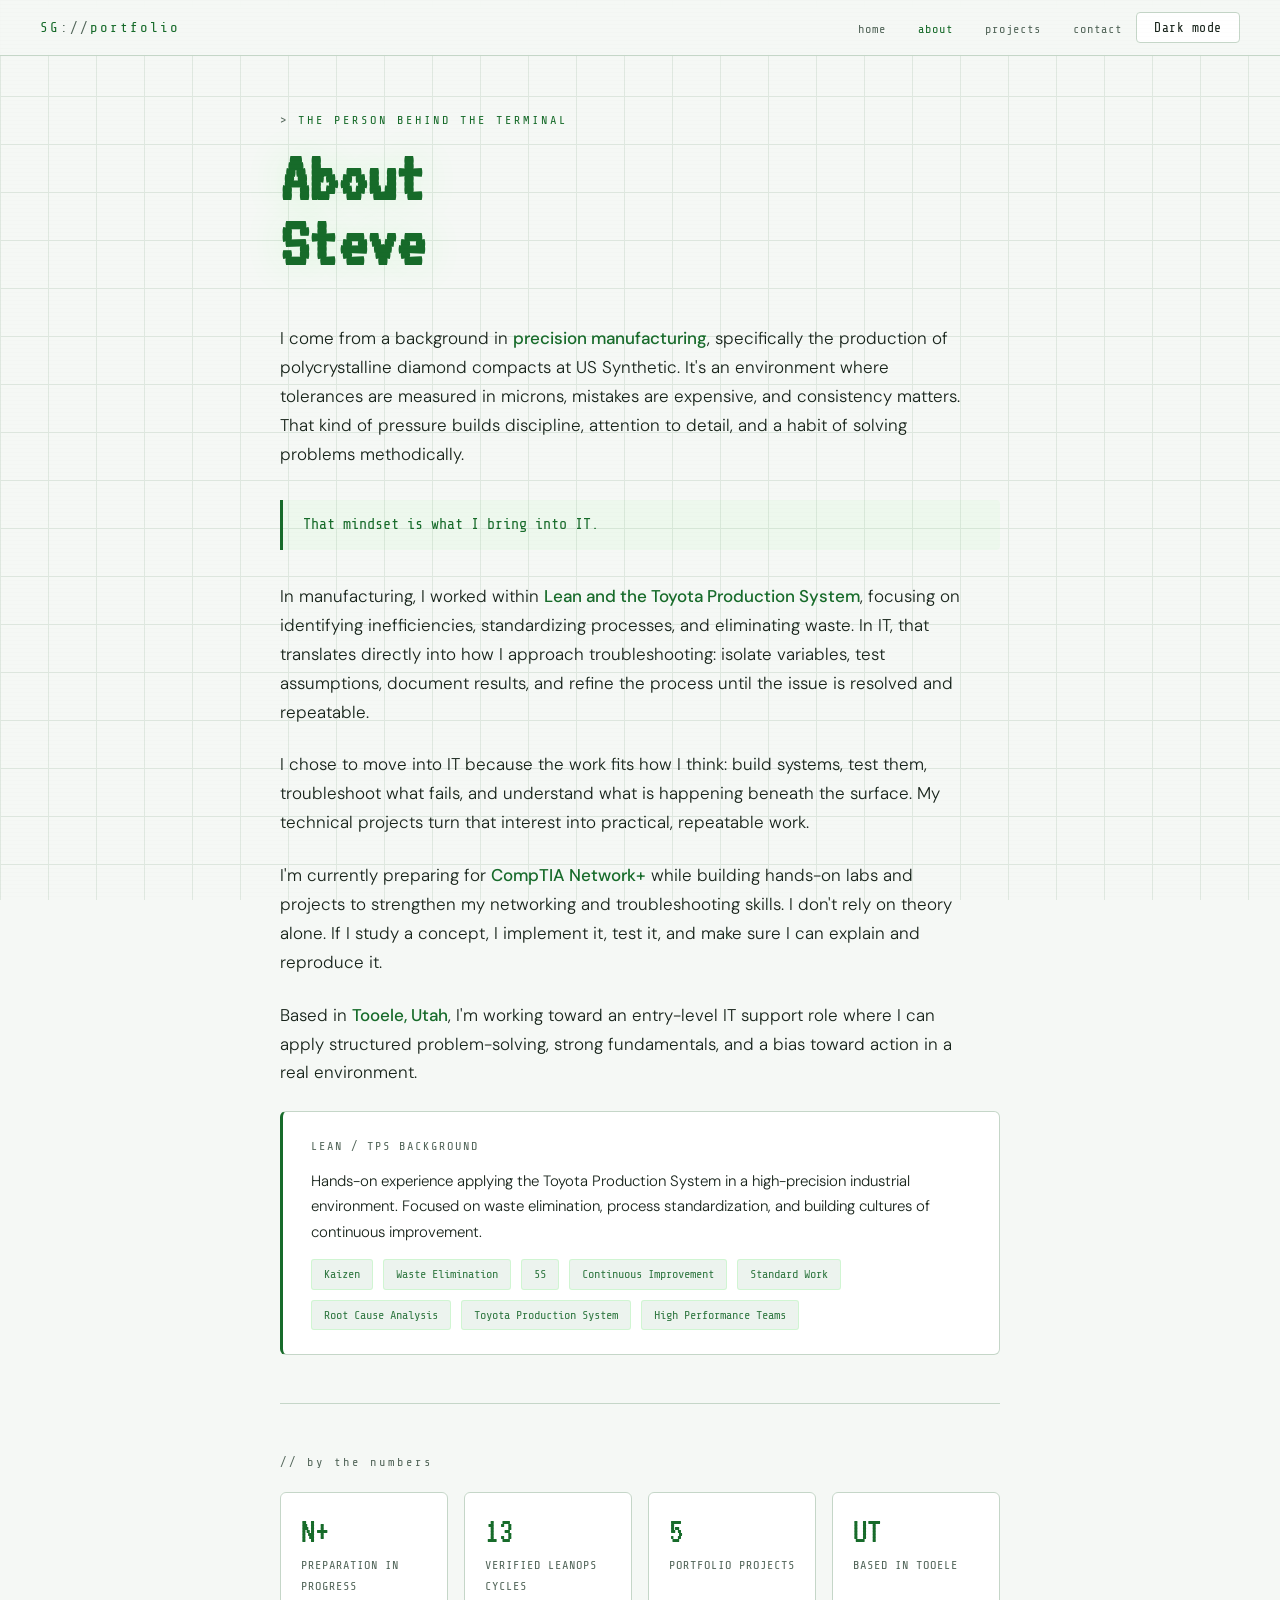
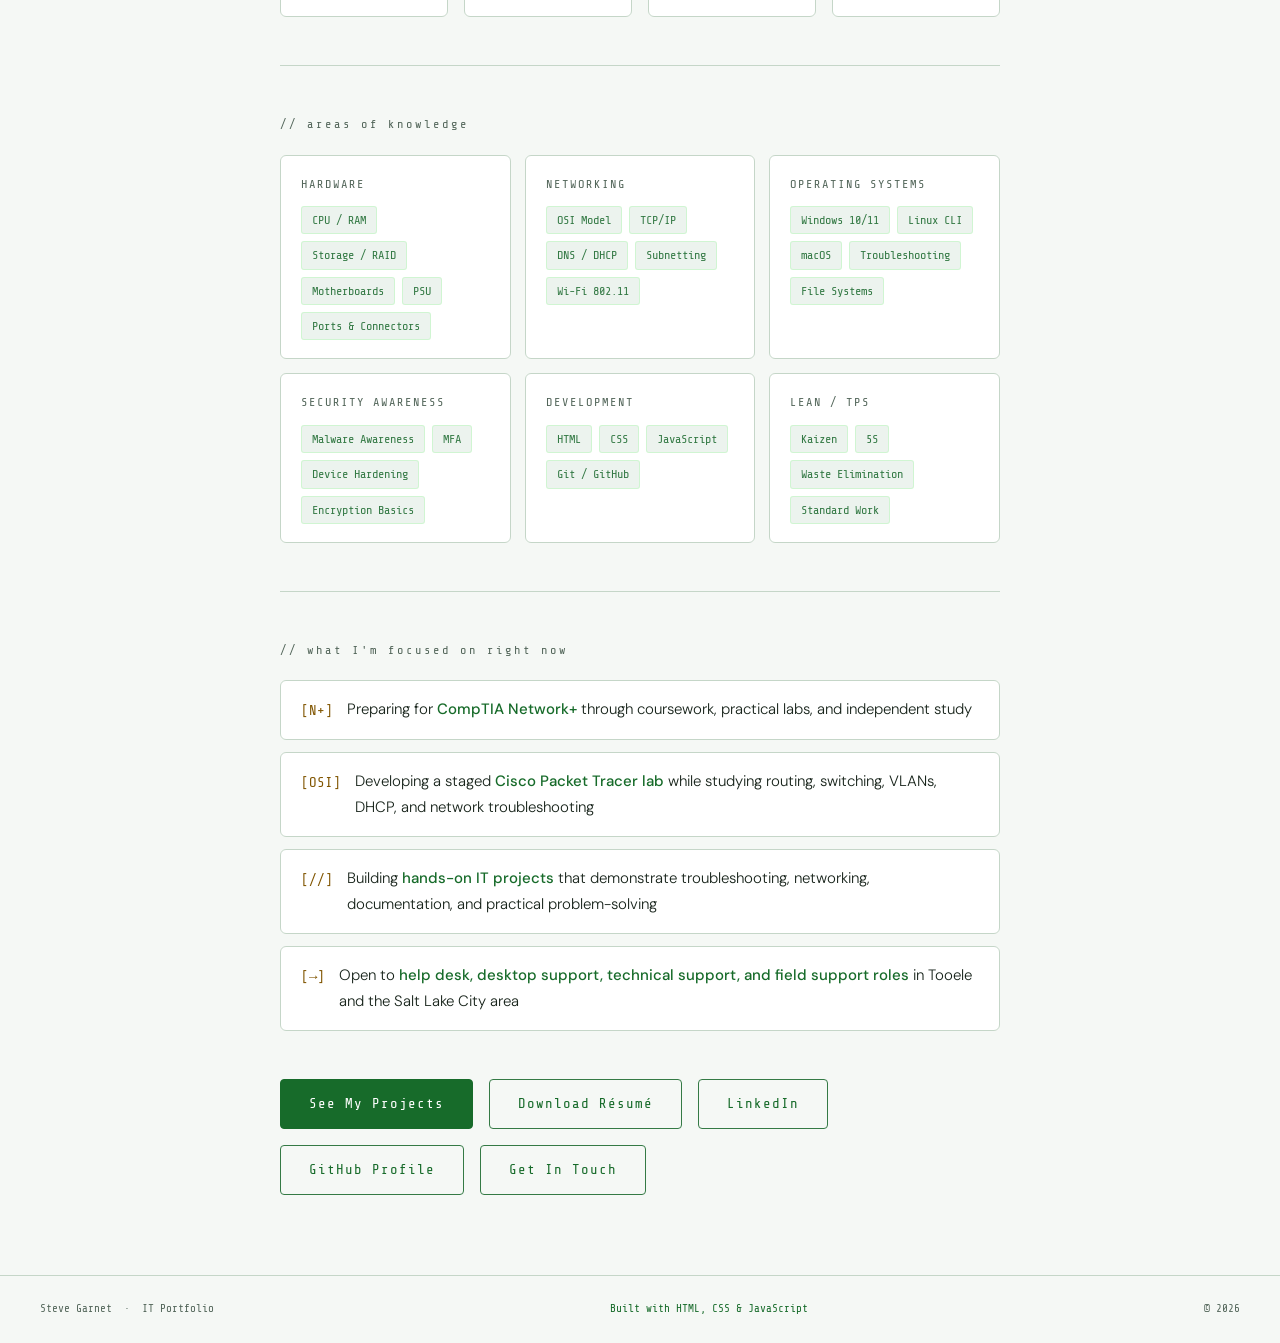
==== commit e3a2547f: "fix: remove remote-work references" ====
--- a/about.html
+++ b/about.html
@@ -375,8 +375,7 @@
         <div class="current-icon">[→]</div>
         <div class="current-text">
           Open to <strong>help desk, desktop support, technical support,
-          and field support roles</strong> in and around Salt Lake City,
-          with remote opportunities considered
+          and field support roles</strong> in Tooele and the Salt Lake City area
         </div>
       </div>
     </div>
